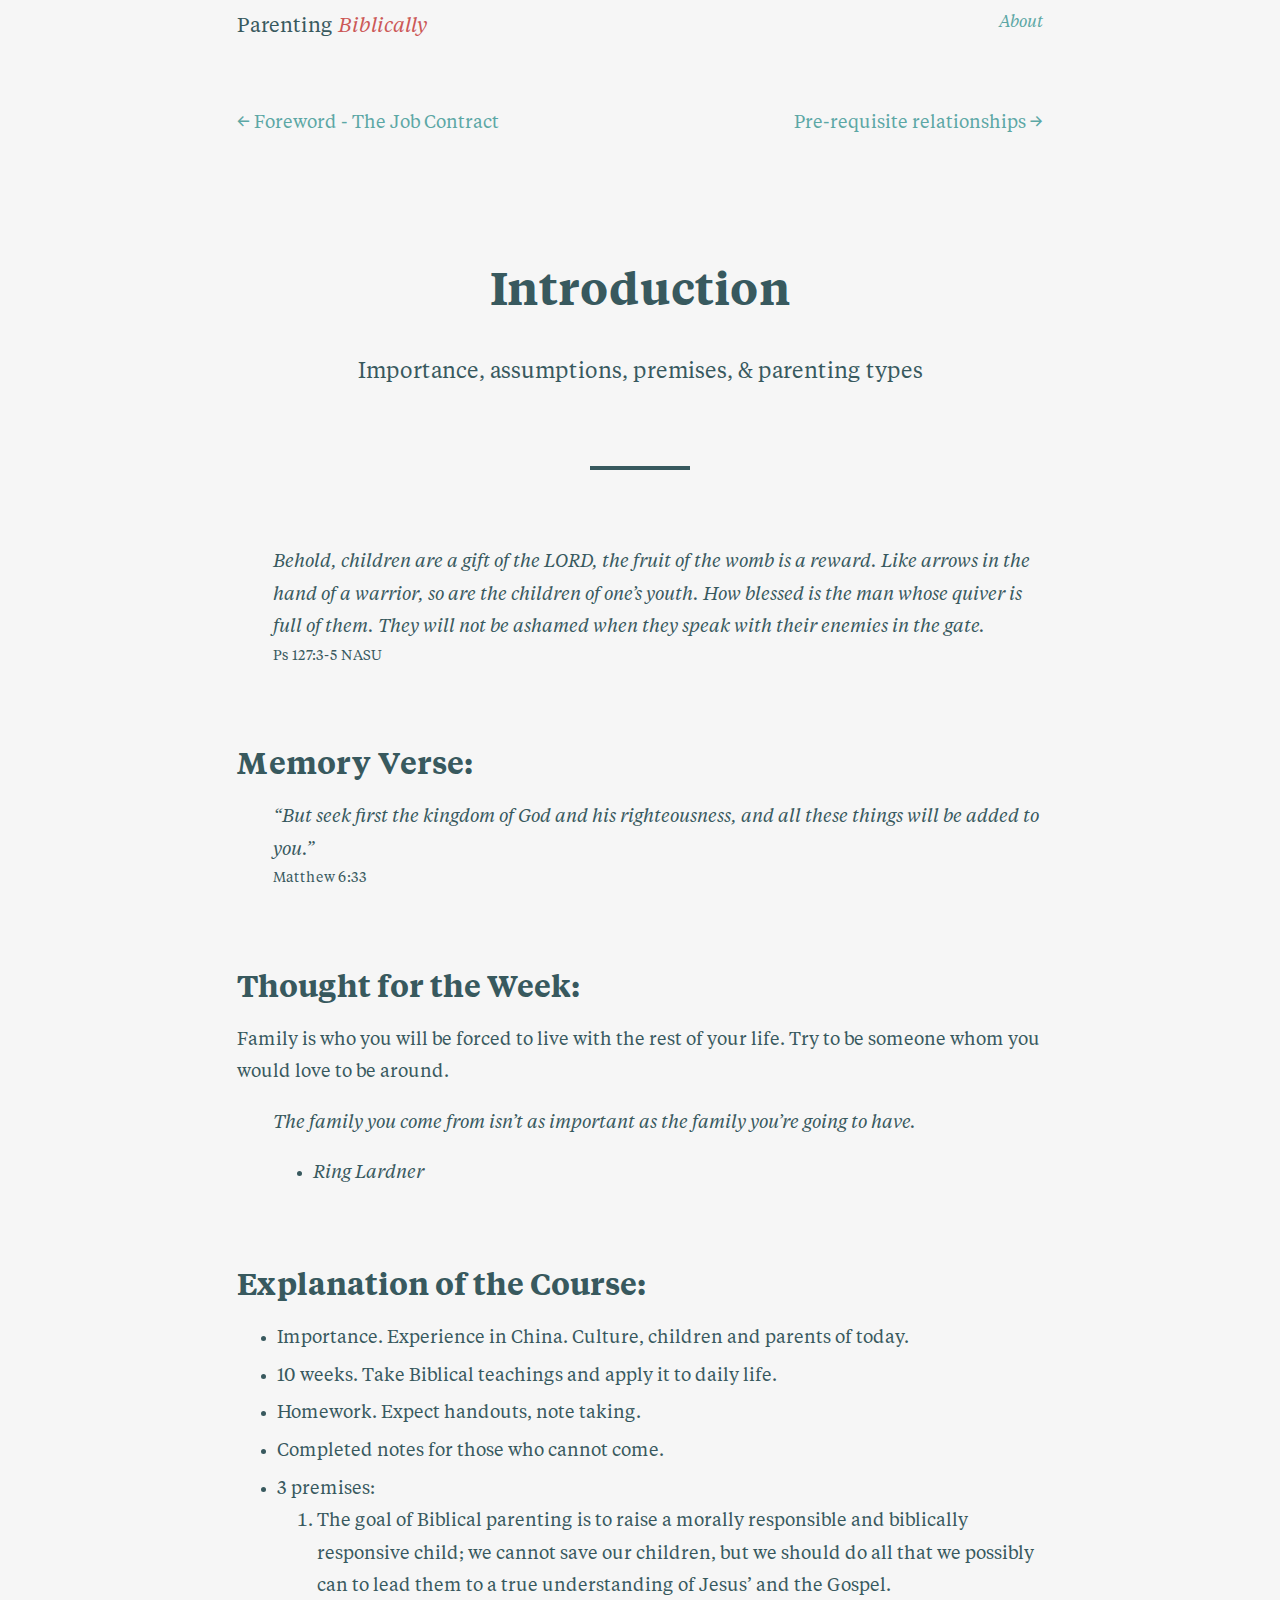
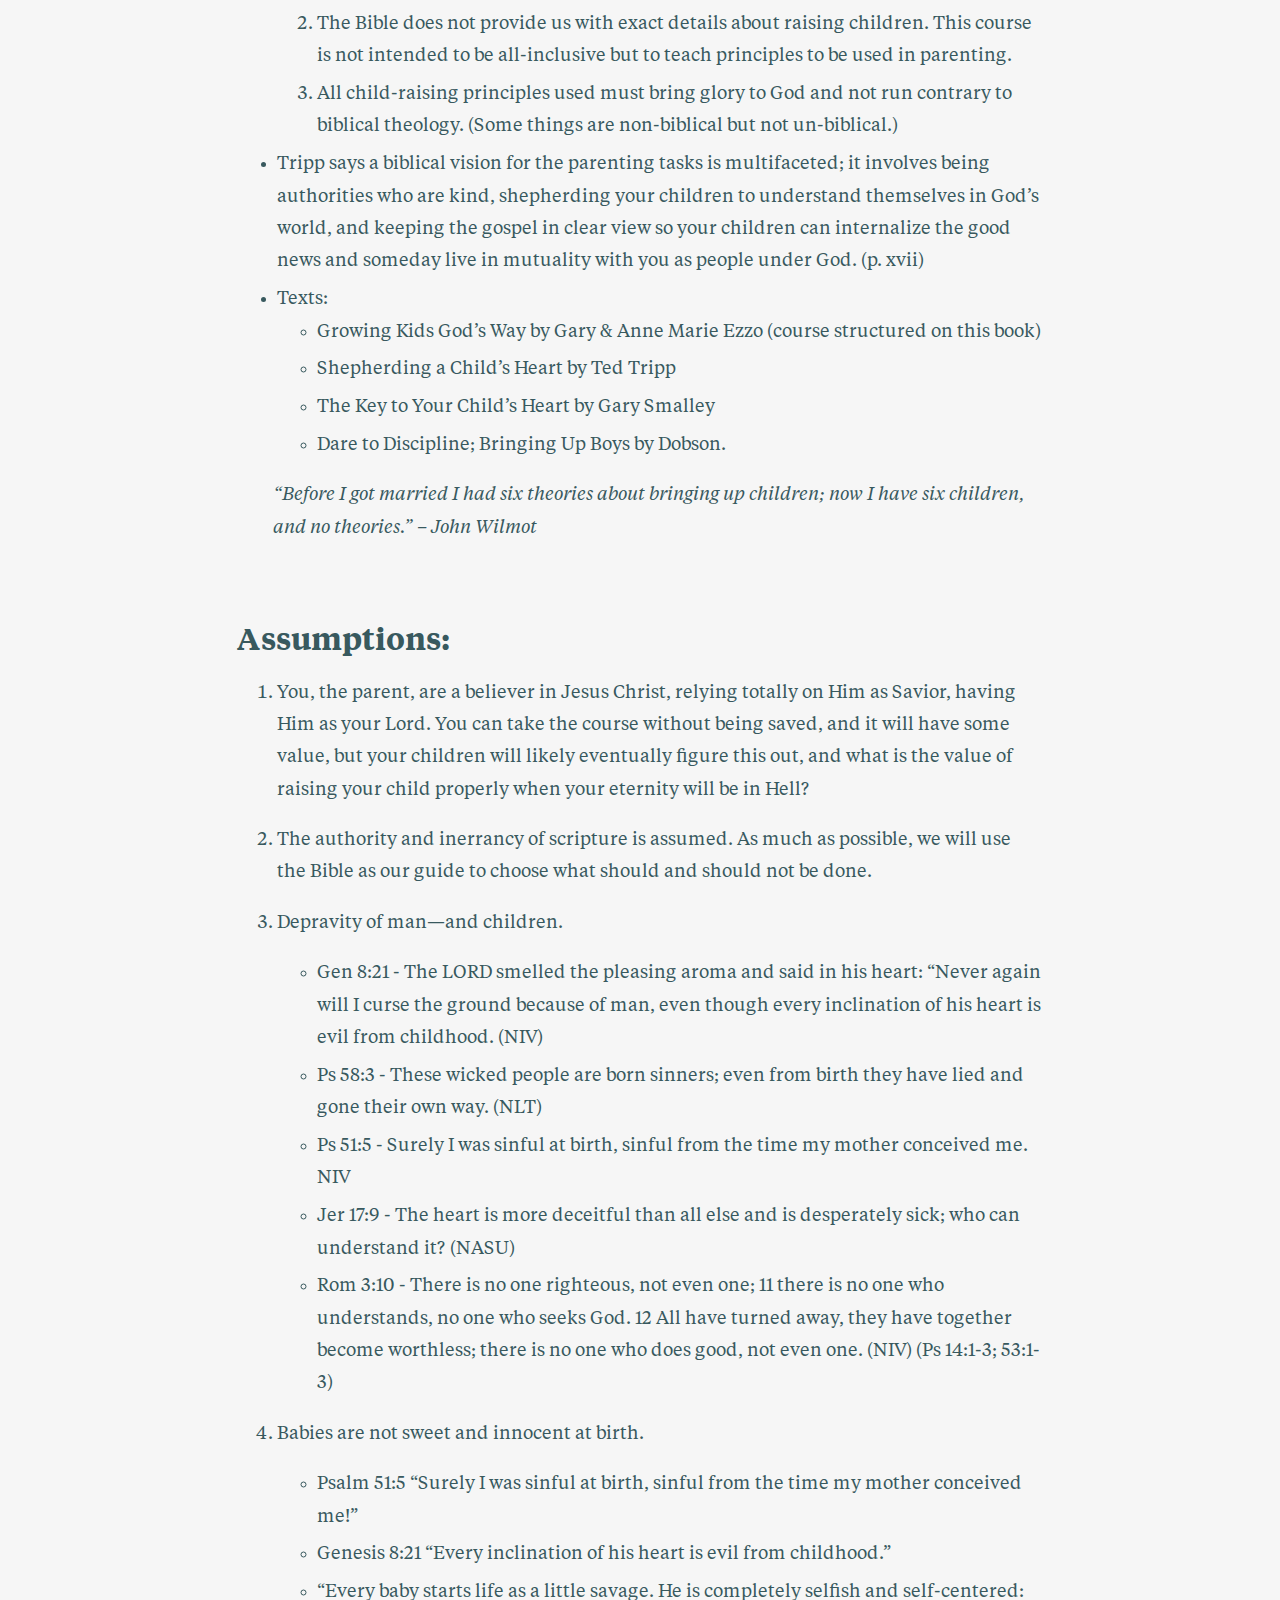
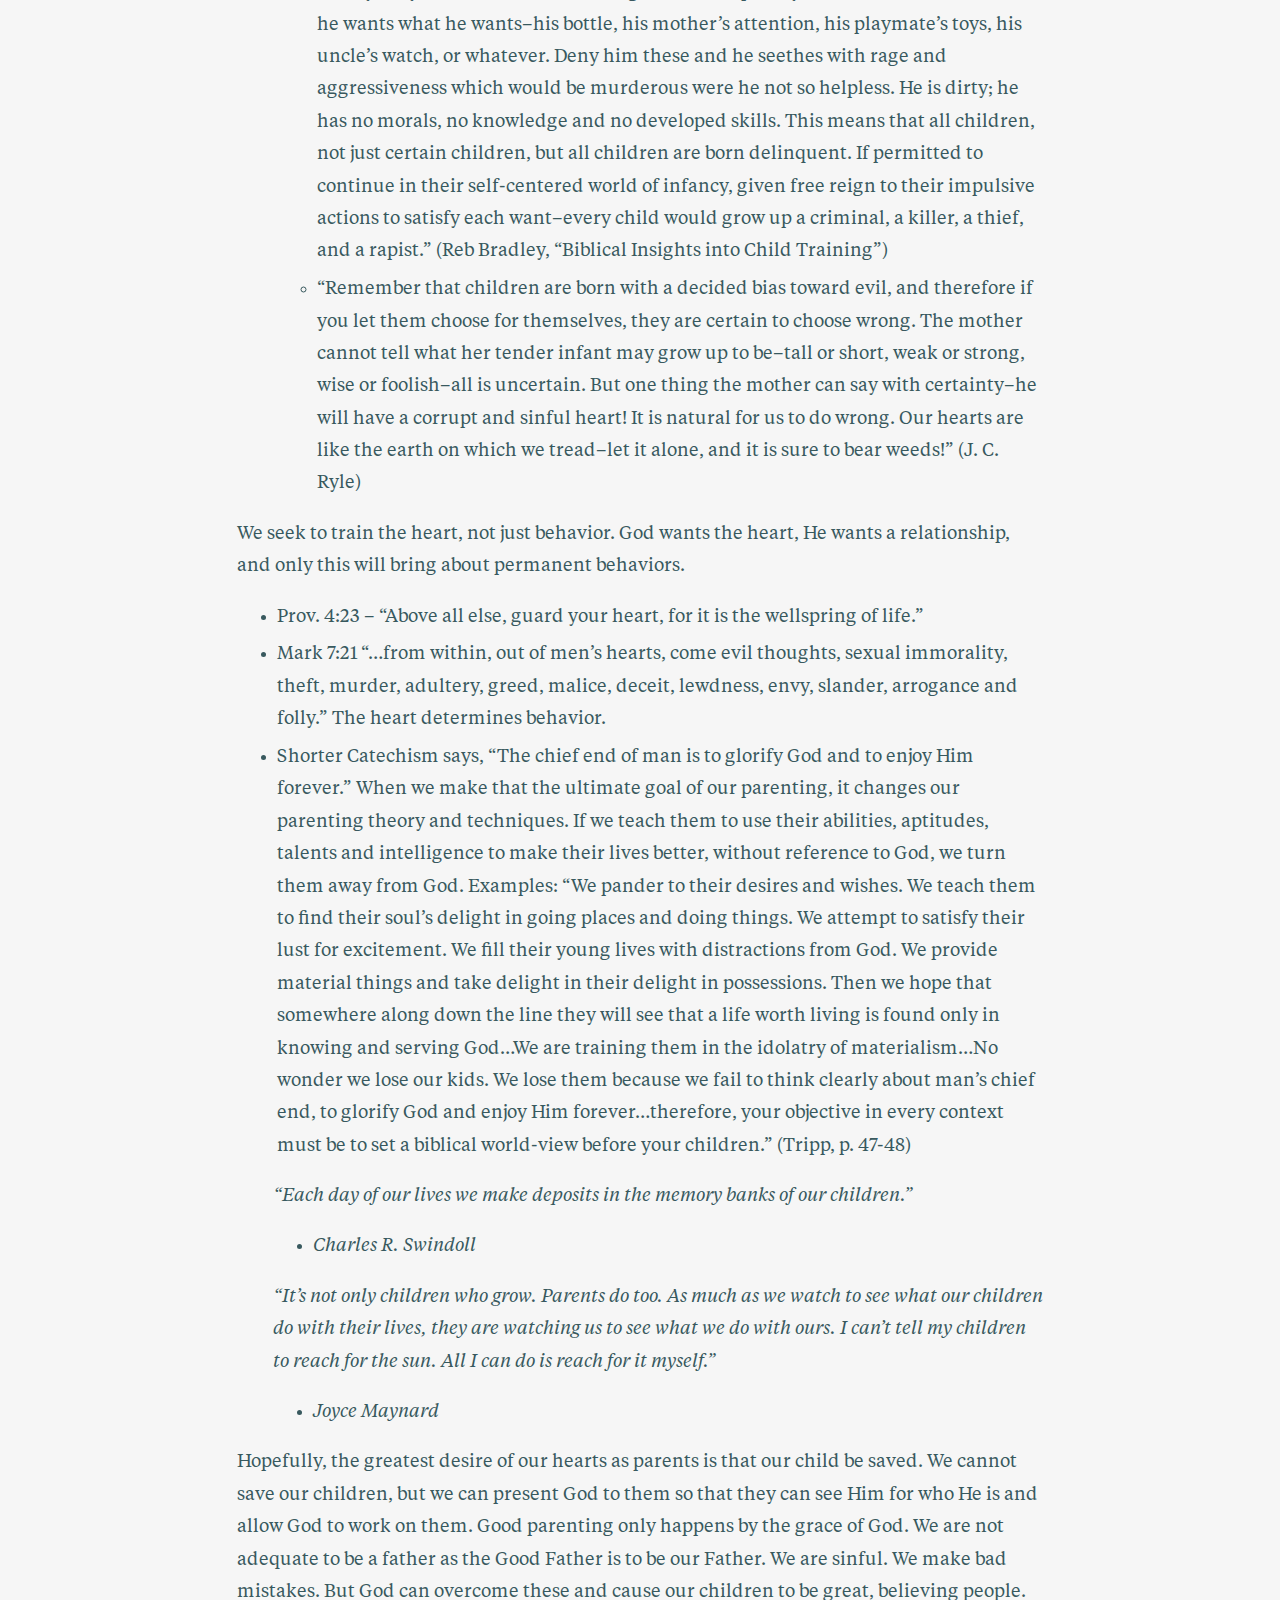
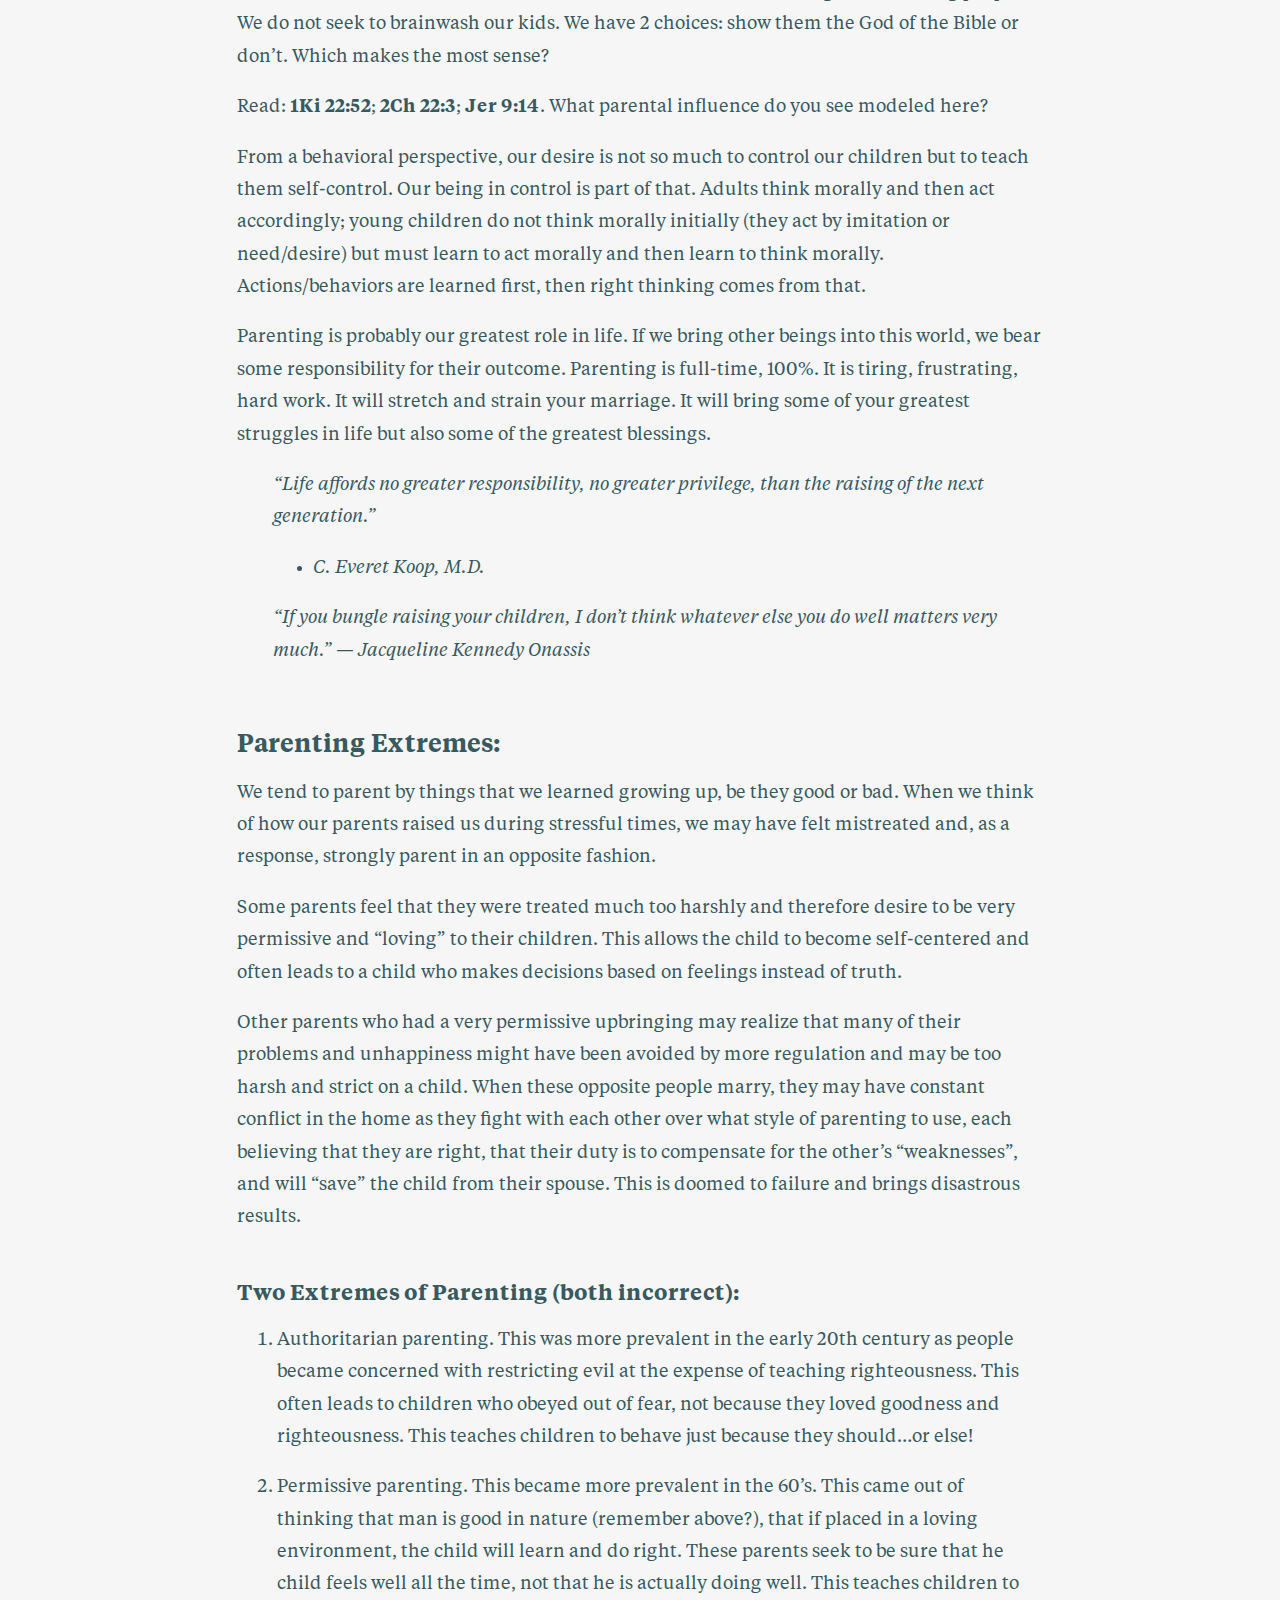
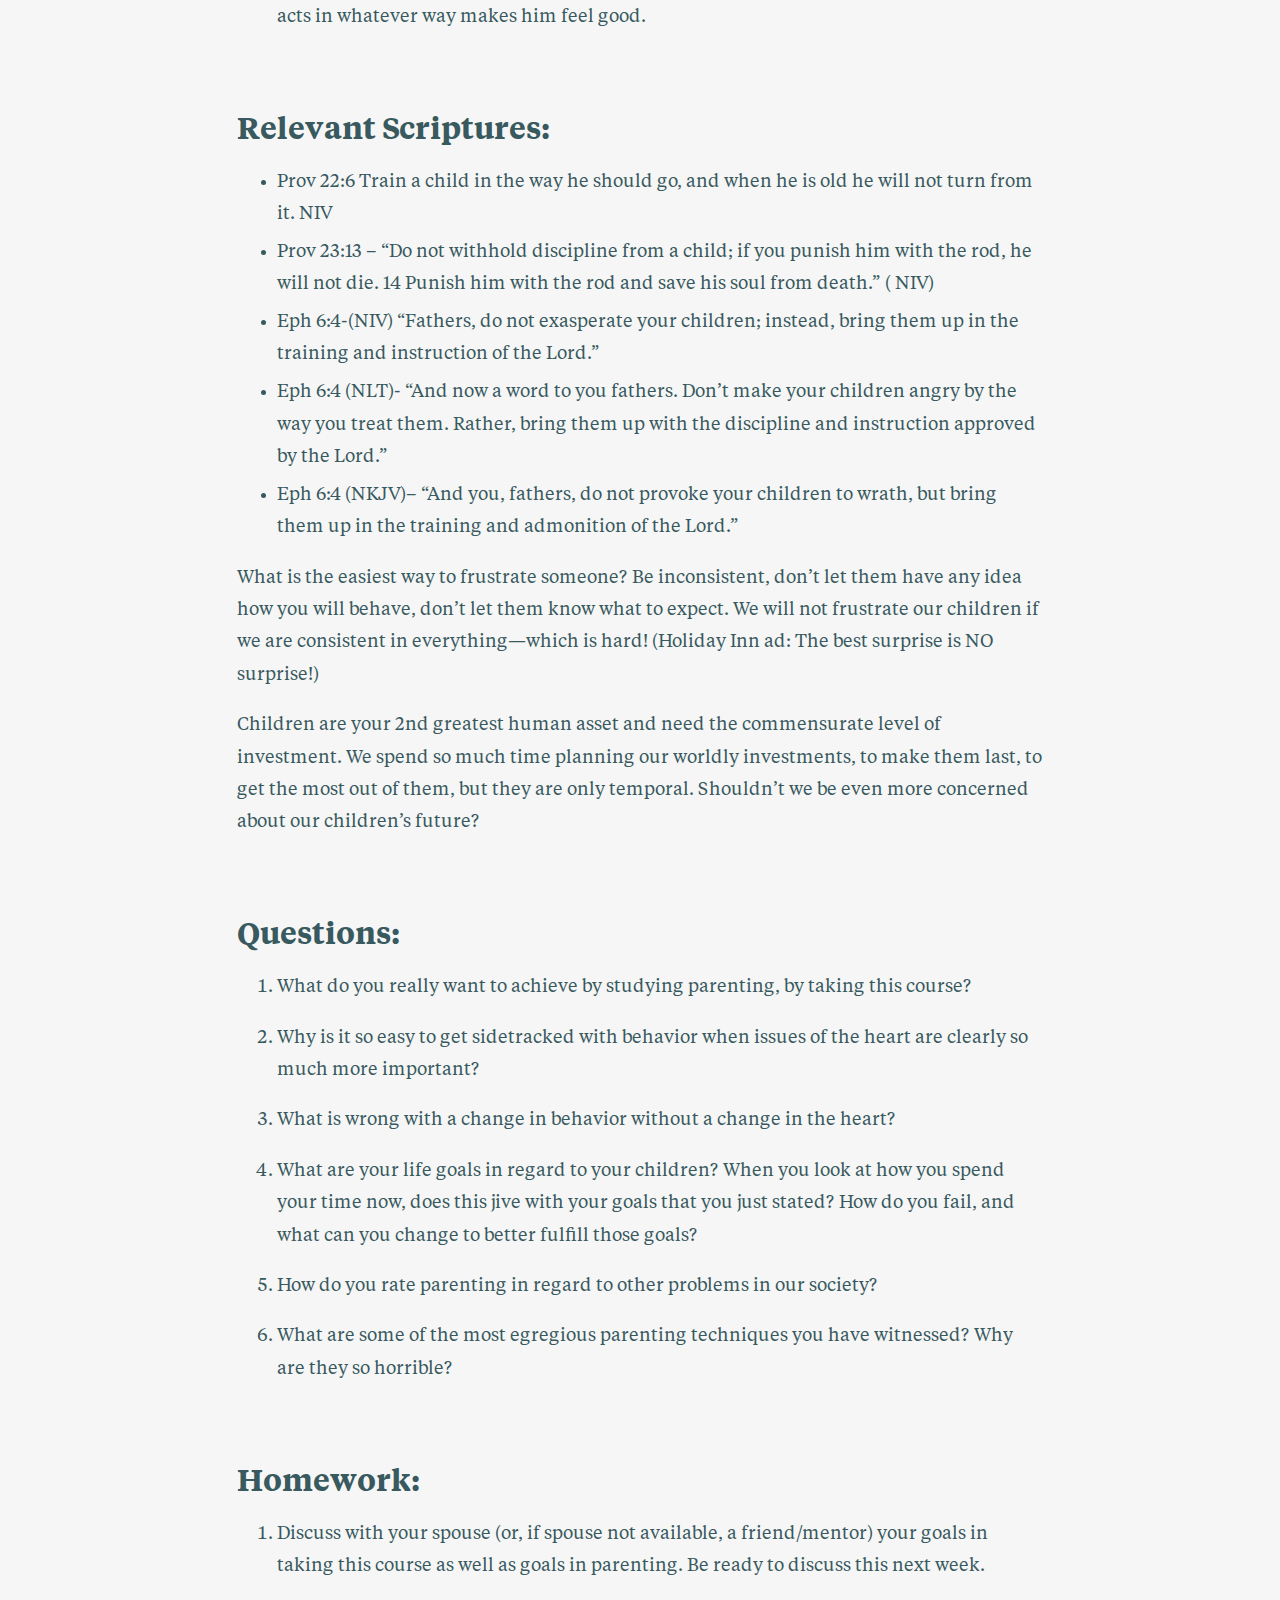
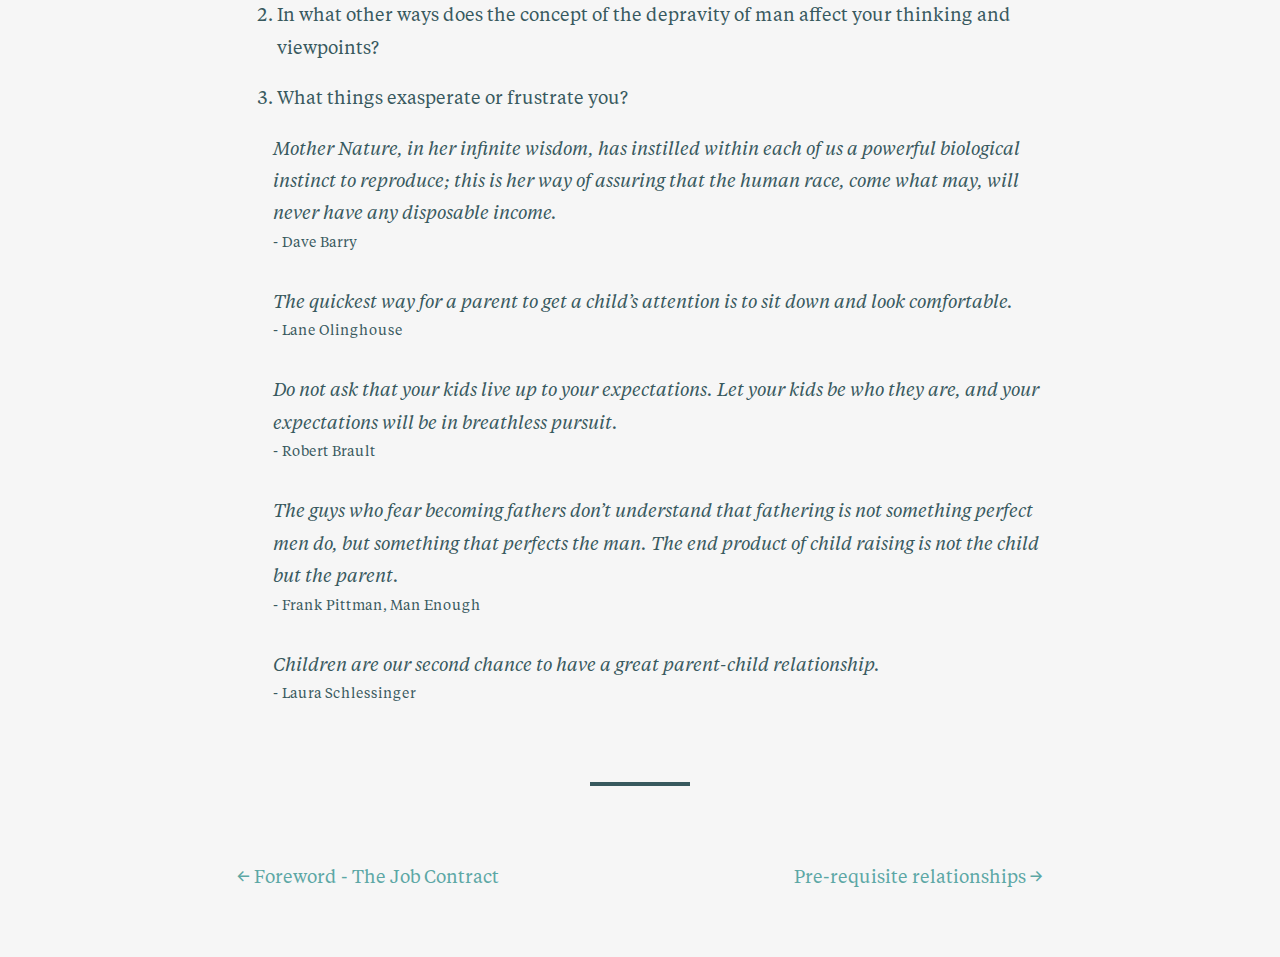
==== lessons/introduction/index.html @ 8369c809 "Initial build" ====
<!doctype html><html lang="en"><head><meta charset="utf-8"><meta http-equiv="x-ua-compatible" content="ie=edge"><title>Introduction</title><meta name="description" content="Importance, assumptions, premises, &amp; parenting types"><meta name="viewport" content="width=device-width,initial-scale=1"><link href="https://fonts.googleapis.com/css?family=Domine" rel="stylesheet"><link rel="stylesheet" type="text/css" href="/assets/app.css"></head><body data-function=""><!--[if lt IE 8]><p class="browserupgrade">You are using an <strong>outdated</strong> browser. Please <a href="http://browsehappy.com/">upgrade your browser</a> to improve your experience.</p><![endif]--><div class="container-fluid"><header class="header"><nav class="tar main-menu"><a href="/" class="logo">Parenting <em>Biblically</em></a> <a href="/about">About</a></nav></header><div class="lesson-nav"><a class="prev" href="/lessons/foreword-the-job-contract/">&larr; Foreword - The Job Contract</a> <a class="next right" href="/lessons/pre-requisite-relationships/">Pre-requisite relationships &rarr;</a></div><header class="tac"><h1>Introduction</h1><p class="attention-grabber">Importance, assumptions, premises, & parenting types</p></header><hr><blockquote><p>Behold, children are a gift of the LORD, the fruit of the womb is a reward. Like arrows in the hand of a warrior, so are the children of one’s youth. How blessed is the man whose quiver is full of them. They will not be ashamed when they speak with their enemies in the gate. <cite>Ps 127:3-5 NASU</cite></p></blockquote><h2 id="memory-verse-">Memory Verse:</h2><blockquote><p>“But seek first the kingdom of God and his righteousness, and all these things will be added to you.” <cite>Matthew 6:33</cite></p></blockquote><h2 id="thought-for-the-week-">Thought for the Week:</h2><p>Family is who you will be forced to live with the rest of your life. Try to be someone whom you would love to be around.</p><blockquote><p>The family you come from isn’t as important as the family you’re going to have.</p><ul><li>Ring Lardner</li></ul></blockquote><h2 id="explanation-of-the-course-">Explanation of the Course:</h2><ul><li>Importance. Experience in China. Culture, children and parents of today.</li><li>10 weeks. Take Biblical teachings and apply it to daily life.</li><li>Homework. Expect handouts, note taking.</li><li>Completed notes for those who cannot come.</li><li>3 premises:<ol><li>The goal of Biblical parenting is to raise a morally responsible and biblically responsive child; we cannot save our children, but we should do all that we possibly can to lead them to a true understanding of Jesus’ and the Gospel.</li><li>The Bible does not provide us with exact details about raising children. This course is not intended to be all-inclusive but to teach principles to be used in parenting.</li><li>All child-raising principles used must bring glory to God and not run contrary to biblical theology. (Some things are non-biblical but not un-biblical.)</li></ol></li><li>Tripp says a biblical vision for the parenting tasks is multifaceted; it involves being authorities who are kind, shepherding your children to understand themselves in God’s world, and keeping the gospel in clear view so your children can internalize the good news and someday live in mutuality with you as people under God. (p. xvii)</li><li>Texts:<ul><li>Growing Kids God’s Way by Gary &amp; Anne Marie Ezzo (course structured on this book)</li><li>Shepherding a Child’s Heart by Ted Tripp</li><li>The Key to Your Child’s Heart by Gary Smalley</li><li>Dare to Discipline; Bringing Up Boys by Dobson.</li></ul></li></ul><blockquote><p>“Before I got married I had six theories about bringing up children; now I have six children, and no theories.” – John Wilmot</p></blockquote><h2 id="assumptions-">Assumptions:</h2><ol><li>You, the parent, are a believer in Jesus Christ, relying totally on Him as Savior, having Him as your Lord. You can take the course without being saved, and it will have some value, but your children will likely eventually figure this out, and what is the value of raising your child properly when your eternity will be in Hell?</li><li>The authority and inerrancy of scripture is assumed. As much as possible, we will use the Bible as our guide to choose what should and should not be done.</li><li><p>Depravity of man—and children.</p><ul><li>Gen 8:21 - The LORD smelled the pleasing aroma and said in his heart: “Never again will I curse the ground because of man, even though every inclination of his heart is evil from childhood. (NIV)</li><li>Ps 58:3 - These wicked people are born sinners; even from birth they have lied and gone their own way. (NLT)</li><li>Ps 51:5 - Surely I was sinful at birth, sinful from the time my mother conceived me. NIV</li><li>Jer 17:9 - The heart is more deceitful than all else and is desperately sick; who can understand it? (NASU)</li><li>Rom 3:10 - There is no one righteous, not even one; 11 there is no one who understands, no one who seeks God. 12 All have turned away, they have together become worthless; there is no one who does good, not even one. (NIV) (Ps 14:1-3; 53:1-3)</li></ul></li><li><p>Babies are not sweet and innocent at birth.</p><ul><li>Psalm 51:5 “Surely I was sinful at birth, sinful from the time my mother conceived me!”</li><li>Genesis 8:21 “Every inclination of his heart is evil from childhood.”</li><li>“Every baby starts life as a little savage. He is completely selfish and self-centered: he wants what he wants–his bottle, his mother’s attention, his playmate’s toys, his uncle’s watch, or whatever. Deny him these and he seethes with rage and aggressiveness which would be murderous were he not so helpless. He is dirty; he has no morals, no knowledge and no developed skills. This means that all children, not just certain children, but all children are born delinquent. If permitted to continue in their self-centered world of infancy, given free reign to their impulsive actions to satisfy each want–every child would grow up a criminal, a killer, a thief, and a rapist.” (Reb Bradley, “Biblical Insights into Child Training”)</li><li>“Remember that children are born with a decided bias toward evil, and therefore if you let them choose for themselves, they are certain to choose wrong. The mother cannot tell what her tender infant may grow up to be–tall or short, weak or strong, wise or foolish–all is uncertain. But one thing the mother can say with certainty–he will have a corrupt and sinful heart! It is natural for us to do wrong. Our hearts are like the earth on which we tread–let it alone, and it is sure to bear weeds!” (J. C. Ryle)</li></ul></li></ol><p>We seek to train the heart, not just behavior. God wants the heart, He wants a relationship, and only this will bring about permanent behaviors.</p><ul><li>Prov. 4:23 – “Above all else, guard your heart, for it is the wellspring of life.”</li><li>Mark 7:21 “…from within, out of men’s hearts, come evil thoughts, sexual immorality, theft, murder, adultery, greed, malice, deceit, lewdness, envy, slander, arrogance and folly.” The heart determines behavior.</li><li>Shorter Catechism says, “The chief end of man is to glorify God and to enjoy Him forever.” When we make that the ultimate goal of our parenting, it changes our parenting theory and techniques. If we teach them to use their abilities, aptitudes, talents and intelligence to make their lives better, without reference to God, we turn them away from God. Examples: “We pander to their desires and wishes. We teach them to find their soul’s delight in going places and doing things. We attempt to satisfy their lust for excitement. We fill their young lives with distractions from God. We provide material things and take delight in their delight in possessions. Then we hope that somewhere along down the line they will see that a life worth living is found only in knowing and serving God…We are training them in the idolatry of materialism…No wonder we lose our kids. We lose them because we fail to think clearly about man’s chief end, to glorify God and enjoy Him forever…therefore, your objective in every context must be to set a biblical world-view before your children.” (Tripp, p. 47-48)</li></ul><blockquote><p>“Each day of our lives we make deposits in the memory banks of our children.”</p><ul><li>Charles R. Swindoll</li></ul><p>“It’s not only children who grow. Parents do too. As much as we watch to see what our children do with their lives, they are watching us to see what we do with ours. I can’t tell my children to reach for the sun. All I can do is reach for it myself.”</p><ul><li>Joyce Maynard</li></ul></blockquote><p>Hopefully, the greatest desire of our hearts as parents is that our child be saved. We cannot save our children, but we can present God to them so that they can see Him for who He is and allow God to work on them. Good parenting only happens by the grace of God. We are not adequate to be a father as the Good Father is to be our Father. We are sinful. We make bad mistakes. But God can overcome these and cause our children to be great, believing people. We do not seek to brainwash our kids. We have 2 choices: show them the God of the Bible or don’t. Which makes the most sense?</p><p>Read: <strong>1Ki 22:52</strong>; <strong>2Ch 22:3</strong>; <strong>Jer 9:14</strong>. What parental influence do you see modeled here?</p><p>From a behavioral perspective, our desire is not so much to control our children but to teach them self-control. Our being in control is part of that. Adults think morally and then act accordingly; young children do not think morally initially (they act by imitation or need/desire) but must learn to act morally and then learn to think morally. Actions/behaviors are learned first, then right thinking comes from that.</p><p>Parenting is probably our greatest role in life. If we bring other beings into this world, we bear some responsibility for their outcome. Parenting is full-time, 100%. It is tiring, frustrating, hard work. It will stretch and strain your marriage. It will bring some of your greatest struggles in life but also some of the greatest blessings.</p><blockquote><p>“Life affords no greater responsibility, no greater privilege, than the raising of the next generation.”</p><ul><li>C. Everet Koop, M.D.</li></ul><p>“If you bungle raising your children, I don’t think whatever else you do well matters very much.” — Jacqueline Kennedy Onassis</p></blockquote><h3 id="parenting-extremes-">Parenting Extremes:</h3><p>We tend to parent by things that we learned growing up, be they good or bad. When we think of how our parents raised us during stressful times, we may have felt mistreated and, as a response, strongly parent in an opposite fashion.</p><p>Some parents feel that they were treated much too harshly and therefore desire to be very permissive and “loving” to their children. This allows the child to become self-centered and often leads to a child who makes decisions based on feelings instead of truth.</p><p>Other parents who had a very permissive upbringing may realize that many of their problems and unhappiness might have been avoided by more regulation and may be too harsh and strict on a child. When these opposite people marry, they may have constant conflict in the home as they fight with each other over what style of parenting to use, each believing that they are right, that their duty is to compensate for the other’s “weaknesses”, and will “save” the child from their spouse. This is doomed to failure and brings disastrous results.</p><h4 id="two-extremes-of-parenting-both-incorrect-">Two Extremes of Parenting (both incorrect):</h4><ol><li>Authoritarian parenting. This was more prevalent in the early 20th century as people became concerned with restricting evil at the expense of teaching righteousness. This often leads to children who obeyed out of fear, not because they loved goodness and righteousness. This teaches children to behave just because they should…or else!</li><li>Permissive parenting. This became more prevalent in the 60’s. This came out of thinking that man is good in nature (remember above?), that if placed in a loving environment, the child will learn and do right. These parents seek to be sure that he child feels well all the time, not that he is actually doing well. This teaches children to acts in whatever way makes him feel good.</li></ol><h2 id="relevant-scriptures-">Relevant Scriptures:</h2><ul><li>Prov 22:6 Train a child in the way he should go, and when he is old he will not turn from it. NIV</li><li>Prov 23:13 – “Do not withhold discipline from a child; if you punish him with the rod, he will not die. 14 Punish him with the rod and save his soul from death.” ( NIV)</li><li>Eph 6:4-(NIV) “Fathers, do not exasperate your children; instead, bring them up in the training and instruction of the Lord.”</li><li>Eph 6:4 (NLT)- “And now a word to you fathers. Don’t make your children angry by the way you treat them. Rather, bring them up with the discipline and instruction approved by the Lord.”</li><li>Eph 6:4 (NKJV)– “And you, fathers, do not provoke your children to wrath, but bring them up in the training and admonition of the Lord.”</li></ul><p>What is the easiest way to frustrate someone? Be inconsistent, don’t let them have any idea how you will behave, don’t let them know what to expect. We will not frustrate our children if we are consistent in everything—which is hard! (Holiday Inn ad: The best surprise is NO surprise!)</p><p>Children are your 2nd greatest human asset and need the commensurate level of investment. We spend so much time planning our worldly investments, to make them last, to get the most out of them, but they are only temporal. Shouldn’t we be even more concerned about our children’s future?</p><h2 id="questions-">Questions:</h2><ol><li>What do you really want to achieve by studying parenting, by taking this course?</li><li><p>Why is it so easy to get sidetracked with behavior when issues of the heart are clearly so much more important?</p></li><li><p>What is wrong with a change in behavior without a change in the heart?</p></li><li><p>What are your life goals in regard to your children? When you look at how you spend your time now, does this jive with your goals that you just stated? How do you fail, and what can you change to better fulfill those goals?</p></li><li><p>How do you rate parenting in regard to other problems in our society?</p></li><li>What are some of the most egregious parenting techniques you have witnessed? Why are they so horrible?</li></ol><h2 id="homework-">Homework:</h2><ol><li>Discuss with your spouse (or, if spouse not available, a friend/mentor) your goals in taking this course as well as goals in parenting. Be ready to discuss this next week.</li><li>In what other ways does the concept of the depravity of man affect your thinking and viewpoints?</li><li>What things exasperate or frustrate you?</li></ol><blockquote><p>Mother Nature, in her infinite wisdom, has instilled within each of us a powerful biological instinct to reproduce; this is her way of assuring that the human race, come what may, will never have any disposable income. <cite>- Dave Barry</cite></p><p>The quickest way for a parent to get a child’s attention is to sit down and look comfortable. <cite>- Lane Olinghouse</cite></p><p>Do not ask that your kids live up to your expectations. Let your kids be who they are, and your expectations will be in breathless pursuit. <cite>- Robert Brault</cite></p><p>The guys who fear becoming fathers don’t understand that fathering is not something perfect men do, but something that perfects the man. The end product of child raising is not the child but the parent. <cite>- Frank Pittman, Man Enough</cite></p><p>Children are our second chance to have a great parent-child relationship. <cite>- Laura Schlessinger</cite></p></blockquote><hr><div class="lesson-nav"><a class="prev" href="/lessons/foreword-the-job-contract/">&larr; Foreword - The Job Contract</a> <a class="next right" href="/lessons/pre-requisite-relationships/">Pre-requisite relationships &rarr;</a></div></div><script src="/assets/vendor.js" async></script><script src="/assets/app.js" async></script><script>var refTagger = {
    		settings: {
    			bibleVersion: "ESV"
    		}
    	};
    	(function(d, t) {
    		var g = d.createElement(t), s = d.getElementsByTagName(t)[0];
    		g.src = "//api.reftagger.com/v2/RefTagger.js";
    		s.parentNode.insertBefore(g, s);
    	}(document, "script"));</script></body></html>
---- assets/app.css ----
@import url(https://fonts.googleapis.com/css?family=Merriweather:400,700,400italic);@font-face{font-family:"Tiempos Text";font-style:normal;font-weight:normal;src:url("fonts/tiempos/TiemposText-Regular.eot?") format("eot"),url("fonts/tiempos/TiemposText-Regular.ttf") format("truetype"),url("fonts/tiempos/TiemposText-Regular.woff") format("woff")}@font-face{font-family:"Tiempos Text";font-style:italic;font-weight:normal;src:url("fonts/tiempos/TiemposText-RegularItalic.eot?") format("eot"),url("fonts/tiempos/TiemposText-RegularItalic.ttf") format("truetype"),url("fonts/tiempos/TiemposText-RegularItalic.woff") format("woff")}@font-face{font-family:"Tiempos Text";font-style:normal;font-weight:bold;src:url("fonts/tiempos/TiemposText-Semibold.eot?") format("eot"),url("fonts/tiempos/TiemposText-Semibold.ttf") format("truetype"),url("fonts/tiempos/TiemposText-Semibold.woff") format("woff")}@font-face{font-family:"Tiempos Headline";font-style:normal;font-weight:bold;src:url("fonts/tiempos/TiemposHeadlineWeb-Medium.woff") format("woff")}@font-face{font-family:"Lyon Text";font-style:normal;font-weight:normal;src:url("fonts/lyon-text/LyonText-Regular-Web.woff") format("woff")}@font-face{font-family:"Lyon Text";font-style:italic;font-weight:normal;src:url("fonts/lyon-text/LyonText-RegularItalic-Web.woff") format("woff")}@font-face{font-family:"Miller Display";font-style:normal;font-weight:normal;src:url("fonts/miller-display/MillerDisplayRoman.eot?") format("eot"),url("fonts/miller-display/MillerDisplayRoman.svg#Miller_Display") format("svg"),url("fonts/miller-display/MillerDisplayRoman.ttf") format("truetype"),url("fonts/miller-display/MillerDisplayRoman.woff") format("woff"),url("fonts/miller-display/MillerDisplayRoman.woff2") format("woff2")}@font-face{font-family:"Miller Display";font-style:italic;font-weight:normal;src:url("fonts/miller-display/MillerDisplayItalic.eot?") format("eot"),url("fonts/miller-display/MillerDisplayItalic.svg#Miller_Display") format("svg"),url("fonts/miller-display/MillerDisplayItalic.ttf") format("truetype"),url("fonts/miller-display/MillerDisplayItalic.woff") format("woff"),url("fonts/miller-display/MillerDisplayItalic.woff2") format("woff2")}@font-face{font-family:"Miller Display";font-style:normal;font-weight:bold;src:url("fonts/miller-display/MillerDisplayBold.eot?") format("eot"),url("fonts/miller-display/MillerDisplayBold.svg#Miller_Display") format("svg"),url("fonts/miller-display/MillerDisplayBold.ttf") format("truetype"),url("fonts/miller-display/MillerDisplayBold.woff") format("woff"),url("fonts/miller-display/MillerDisplayBold.woff2") format("woff2")}@font-face{font-family:"Miller Display";font-style:normal;font-weight:300;src:url("fonts/miller-display/MillerDisplayLight.eot?") format("eot"),url("fonts/miller-display/MillerDisplayLight.svg#Miller_Display") format("svg"),url("fonts/miller-display/MillerDisplayLight.ttf") format("truetype"),url("fonts/miller-display/MillerDisplayLight.woff") format("woff"),url("fonts/miller-display/MillerDisplayLight.woff2") format("woff2")}@font-face{font-family:"Miller Banner";font-style:normal;font-weight:normal;src:url("fonts/miller-banner/millerbannerregularroman.eot?") format("eot"),url("fonts/miller-banner/millerbannerregularroman.svg#Miller_Banner") format("svg"),url("fonts/miller-banner/millerbannerregularroman.ttf") format("truetype"),url("fonts/miller-banner/millerbannerregularroman.woff") format("woff"),url("fonts/miller-banner/millerbannerregularroman.woff2") format("woff2")}@font-face{font-family:"Miller Banner";font-style:italic;font-weight:normal;src:url("fonts/miller-banner/millerbanneritalic.eot?") format("eot"),url("fonts/miller-banner/millerbanneritalic.svg#Miller_Banner") format("svg"),url("fonts/miller-banner/millerbanneritalic.ttf") format("truetype"),url("fonts/miller-banner/millerbanneritalic.woff") format("woff"),url("fonts/miller-banner/millerbanneritalic.woff2") format("woff2")}@font-face{font-family:"Miller Banner";font-style:normal;font-weight:bold;src:url("fonts/miller-banner/millerbannerregularbold.eot?") format("eot"),url("fonts/miller-banner/millerbannerregularbold.svg#Miller_Banner") format("svg"),url("fonts/miller-banner/millerbannerregularbold.ttf") format("truetype"),url("fonts/miller-banner/millerbannerregularbold.woff") format("woff"),url("fonts/miller-banner/millerbannerregularbold.woff2") format("woff2")}@font-face{font-family:"Miller Banner";font-style:normal;font-weight:300;src:url("fonts/miller-banner/millerbannerregularlight.eot?") format("eot"),url("fonts/miller-banner/millerbannerregularlight.svg#Miller_Banner") format("svg"),url("fonts/miller-banner/millerbannerregularlight.ttf") format("truetype"),url("fonts/miller-banner/millerbannerregularlight.woff") format("woff"),url("fonts/miller-banner/millerbannerregularlight.woff2") format("woff2")}@font-face{font-family:"Miller Banner";font-style:italic;font-weight:300;src:url("fonts/miller-banner/millerbannerregularlightitalic.eot?") format("eot"),url("fonts/miller-banner/millerbannerregularlightitalic.svg#Miller_Banner") format("svg"),url("fonts/miller-banner/millerbannerregularlightitalic.ttf") format("truetype"),url("fonts/miller-banner/millerbannerregularlightitalic.woff") format("woff"),url("fonts/miller-banner/millerbannerregularlightitalic.woff2") format("woff2")}@font-face{font-family:"Miller Banner";font-style:normal;font-weight:bold;src:url("fonts/miller-banner/millerbannerregularbold.eot?") format("eot"),url("fonts/miller-banner/millerbannerregularbold.svg#Miller_Banner") format("svg"),url("fonts/miller-banner/millerbannerregularbold.ttf") format("truetype"),url("fonts/miller-banner/millerbannerregularbold.woff") format("woff"),url("fonts/miller-banner/millerbannerregularbold.woff2") format("woff2")}@font-face{font-family:"Miller Banner";font-style:normal;font-weight:600;src:url("fonts/miller-banner/millerbannerregularsemibold.eot?") format("eot"),url("fonts/miller-banner/millerbannerregularsemibold.svg#Miller_Banner") format("svg"),url("fonts/miller-banner/millerbannerregularsemibold.ttf") format("truetype"),url("fonts/miller-banner/millerbannerregularsemibold.woff") format("woff"),url("fonts/miller-banner/millerbannerregularsemibold.woff2") format("woff2")}@font-face{font-family:"Miller Banner";font-style:italic;font-weight:600;src:url("fonts/miller-banner/millerbannerregularsemibolditalic.eot?") format("eot"),url("fonts/miller-banner/millerbannerregularsemibolditalic.svg#Miller_Banner") format("svg"),url("fonts/miller-banner/millerbannerregularsemibolditalic.ttf") format("truetype"),url("fonts/miller-banner/millerbannerregularsemibolditalic.woff") format("woff"),url("fonts/miller-banner/millerbannerregularsemibolditalic.woff2") format("woff2")}/*! normalize.css v3.0.3 | MIT License | github.com/necolas/normalize.css */html{font-family:sans-serif;-ms-text-size-adjust:100%;-webkit-text-size-adjust:100%}body{margin:0}article,aside,details,figcaption,figure,footer,header,hgroup,main,menu,nav,section,summary{display:block}audio,canvas,progress,video{display:inline-block;vertical-align:baseline}audio:not([controls]){display:none;height:0}[hidden],template{display:none}a{background-color:transparent}a:active{outline:0}a:hover{outline:0}abbr[title]{border-bottom:1px dotted}b,strong{font-weight:bold}dfn{font-style:italic}h1{font-size:2em;margin:0.67em 0}mark{background:#ff0;color:#000}small{font-size:80%}sub,sup{font-size:75%;line-height:0;position:relative;vertical-align:baseline}sup{top:-0.5em}sub{bottom:-0.25em}img{border:0}svg:not(:root){overflow:hidden}figure{margin:1em 40px}hr{box-sizing:content-box;height:0}pre{overflow:auto}code,kbd,pre,samp{font-family:monospace, monospace;font-size:1em}button,input,optgroup,select,textarea{color:inherit;font:inherit;margin:0}button{overflow:visible}button,select{text-transform:none}button,html input[type="button"],input[type="reset"],input[type="submit"]{-webkit-appearance:button;cursor:pointer}button[disabled],html input[disabled]{cursor:default}button::-moz-focus-inner,input::-moz-focus-inner{border:0;padding:0}input{line-height:normal}input[type="checkbox"],input[type="radio"]{box-sizing:border-box;padding:0}input[type="number"]::-webkit-inner-spin-button,input[type="number"]::-webkit-outer-spin-button{height:auto}input[type="search"]{-webkit-appearance:textfield;box-sizing:content-box}input[type="search"]::-webkit-search-cancel-button,input[type="search"]::-webkit-search-decoration{-webkit-appearance:none}fieldset{border:1px solid #c0c0c0;margin:0 2px;padding:0.35em 0.625em 0.75em}legend{border:0;padding:0}textarea{overflow:auto}optgroup{font-weight:bold}table{border-collapse:collapse;border-spacing:0}td,th{padding:0}@media print{*,*::before,*::after{text-shadow:none !important;box-shadow:none !important}a,a:visited{text-decoration:underline}abbr[title]::after{content:" (" attr(title) ")"}pre,blockquote{border:1px solid #999;page-break-inside:avoid}thead{display:table-header-group}tr,img{page-break-inside:avoid}img{max-width:100% !important}p,h2,h3{orphans:3;widows:3}h2,h3{page-break-after:avoid}.navbar{display:none}.btn>.caret,.dropup>.btn>.caret{border-top-color:#000 !important}.label{border:1px solid #000}.table{border-collapse:collapse !important}.table td,.table th{background-color:#fff !important}.table-bordered th,.table-bordered td{border:1px solid #ddd !important}}html{box-sizing:border-box}*,*::before,*::after{box-sizing:inherit}@-moz-viewport{width:device-width}@-ms-viewport{width:device-width}@-o-viewport{width:device-width}@-webkit-viewport{width:device-width}@viewport{width:device-width}html{font-size:16px;-webkit-tap-highlight-color:transparent}body{font-family:"Tiempos Text",Merriweather,Georgia,serif;font-size:1rem;line-height:1.5;color:#38595E;background-color:#f6f6f6}[tabindex="-1"]:focus{outline:none !important}h1,h2,h3,h4,h5,h6{margin-top:0;margin-bottom:.5rem}p{margin-top:0;margin-bottom:1rem}abbr[title],abbr[data-original-title]{cursor:help;border-bottom:1px dotted #818a91}address{margin-bottom:1rem;font-style:normal;line-height:inherit}ol,ul,dl{margin-top:0;margin-bottom:1rem}ol ol,ul ul,ol ul,ul ol{margin-bottom:0}dt{font-weight:bold}dd{margin-bottom:.5rem;margin-left:0}blockquote{margin:0 0 1rem}a{color:#5ca7a5;text-decoration:none}a:focus,a:hover{color:#407775;text-decoration:underline}a:focus{outline:thin dotted;outline:5px auto -webkit-focus-ring-color;outline-offset:-2px}pre{margin-top:0;margin-bottom:1rem}figure{margin:0 0 1rem}img{vertical-align:middle}[role="button"]{cursor:pointer}a,area,button,[role="button"],input,label,select,summary,textarea{-ms-touch-action:manipulation;touch-action:manipulation}table{background-color:transparent}caption{padding-top:.75rem;padding-bottom:.75rem;color:#818a91;text-align:left;caption-side:bottom}th{text-align:left}label{display:inline-block;margin-bottom:.5rem}button:focus{outline:1px dotted;outline:5px auto -webkit-focus-ring-color}input,button,select,textarea{margin:0;line-height:inherit;border-radius:0}textarea{resize:vertical}fieldset{min-width:0;padding:0;margin:0;border:0}legend{display:block;width:100%;padding:0;margin-bottom:.5rem;font-size:1.5rem;line-height:inherit}input[type="search"]{box-sizing:inherit;-webkit-appearance:none}output{display:inline-block}[hidden]{display:none !important}.container{margin-left:auto;margin-right:auto;padding-left:.9375rem;padding-right:.9375rem}.container::after{content:"";display:table;clear:both}@media (min-width: 544px){.container{max-width:576px}}@media (min-width: 768px){.container{max-width:720px}}@media (min-width: 992px){.container{max-width:940px}}@media (min-width: 1200px){.container{max-width:1140px}}.container-fluid{margin-left:auto;margin-right:auto;padding-left:.9375rem;padding-right:.9375rem}.container-fluid::after{content:"";display:table;clear:both}.row{margin-left:-.9375rem;margin-right:-.9375rem}.row::after{content:"";display:table;clear:both}.col-xs-1,.col-xs-2,.col-xs-3,.col-xs-4,.col-xs-5,.col-xs-6,.col-xs-7,.col-xs-8,.col-xs-9,.col-xs-10,.col-xs-11,.col-xs-12,.col-sm-1,.col-sm-2,.col-sm-3,.col-sm-4,.col-sm-5,.col-sm-6,.col-sm-7,.col-sm-8,.col-sm-9,.col-sm-10,.col-sm-11,.col-sm-12,.col-md-1,.col-md-2,.col-md-3,.col-md-4,.col-md-5,.col-md-6,.col-md-7,.col-md-8,.col-md-9,.col-md-10,.col-md-11,.col-md-12,.col-lg-1,.col-lg-2,.col-lg-3,.col-lg-4,.col-lg-5,.col-lg-6,.col-lg-7,.col-lg-8,.col-lg-9,.col-lg-10,.col-lg-11,.col-lg-12,.col-xl-1,.col-xl-2,.col-xl-3,.col-xl-4,.col-xl-5,.col-xl-6,.col-xl-7,.col-xl-8,.col-xl-9,.col-xl-10,.col-xl-11,.col-xl-12{position:relative;min-height:1px;padding-left:.9375rem;padding-right:.9375rem}.col-xs-1,.col-xs-2,.col-xs-3,.col-xs-4,.col-xs-5,.col-xs-6,.col-xs-7,.col-xs-8,.col-xs-9,.col-xs-10,.col-xs-11,.col-xs-12{float:left}.col-xs-1{width:8.33333%}.col-xs-2{width:16.66667%}.col-xs-3{width:25%}.col-xs-4{width:33.33333%}.col-xs-5{width:41.66667%}.col-xs-6{width:50%}.col-xs-7{width:58.33333%}.col-xs-8{width:66.66667%}.col-xs-9{width:75%}.col-xs-10{width:83.33333%}.col-xs-11{width:91.66667%}.col-xs-12{width:100%}.col-xs-pull-0{right:auto}.col-xs-pull-1{right:8.33333%}.col-xs-pull-2{right:16.66667%}.col-xs-pull-3{right:25%}.col-xs-pull-4{right:33.33333%}.col-xs-pull-5{right:41.66667%}.col-xs-pull-6{right:50%}.col-xs-pull-7{right:58.33333%}.col-xs-pull-8{right:66.66667%}.col-xs-pull-9{right:75%}.col-xs-pull-10{right:83.33333%}.col-xs-pull-11{right:91.66667%}.col-xs-pull-12{right:100%}.col-xs-push-0{left:auto}.col-xs-push-1{left:8.33333%}.col-xs-push-2{left:16.66667%}.col-xs-push-3{left:25%}.col-xs-push-4{left:33.33333%}.col-xs-push-5{left:41.66667%}.col-xs-push-6{left:50%}.col-xs-push-7{left:58.33333%}.col-xs-push-8{left:66.66667%}.col-xs-push-9{left:75%}.col-xs-push-10{left:83.33333%}.col-xs-push-11{left:91.66667%}.col-xs-push-12{left:100%}.col-xs-offset-0{margin-left:0%}.col-xs-offset-1{margin-left:8.33333%}.col-xs-offset-2{margin-left:16.66667%}.col-xs-offset-3{margin-left:25%}.col-xs-offset-4{margin-left:33.33333%}.col-xs-offset-5{margin-left:41.66667%}.col-xs-offset-6{margin-left:50%}.col-xs-offset-7{margin-left:58.33333%}.col-xs-offset-8{margin-left:66.66667%}.col-xs-offset-9{margin-left:75%}.col-xs-offset-10{margin-left:83.33333%}.col-xs-offset-11{margin-left:91.66667%}.col-xs-offset-12{margin-left:100%}@media (min-width: 544px){.col-sm-1,.col-sm-2,.col-sm-3,.col-sm-4,.col-sm-5,.col-sm-6,.col-sm-7,.col-sm-8,.col-sm-9,.col-sm-10,.col-sm-11,.col-sm-12{float:left}.col-sm-1{width:8.33333%}.col-sm-2{width:16.66667%}.col-sm-3{width:25%}.col-sm-4{width:33.33333%}.col-sm-5{width:41.66667%}.col-sm-6{width:50%}.col-sm-7{width:58.33333%}.col-sm-8{width:66.66667%}.col-sm-9{width:75%}.col-sm-10{width:83.33333%}.col-sm-11{width:91.66667%}.col-sm-12{width:100%}.col-sm-pull-0{right:auto}.col-sm-pull-1{right:8.33333%}.col-sm-pull-2{right:16.66667%}.col-sm-pull-3{right:25%}.col-sm-pull-4{right:33.33333%}.col-sm-pull-5{right:41.66667%}.col-sm-pull-6{right:50%}.col-sm-pull-7{right:58.33333%}.col-sm-pull-8{right:66.66667%}.col-sm-pull-9{right:75%}.col-sm-pull-10{right:83.33333%}.col-sm-pull-11{right:91.66667%}.col-sm-pull-12{right:100%}.col-sm-push-0{left:auto}.col-sm-push-1{left:8.33333%}.col-sm-push-2{left:16.66667%}.col-sm-push-3{left:25%}.col-sm-push-4{left:33.33333%}.col-sm-push-5{left:41.66667%}.col-sm-push-6{left:50%}.col-sm-push-7{left:58.33333%}.col-sm-push-8{left:66.66667%}.col-sm-push-9{left:75%}.col-sm-push-10{left:83.33333%}.col-sm-push-11{left:91.66667%}.col-sm-push-12{left:100%}.col-sm-offset-0{margin-left:0%}.col-sm-offset-1{margin-left:8.33333%}.col-sm-offset-2{margin-left:16.66667%}.col-sm-offset-3{margin-left:25%}.col-sm-offset-4{margin-left:33.33333%}.col-sm-offset-5{margin-left:41.66667%}.col-sm-offset-6{margin-left:50%}.col-sm-offset-7{margin-left:58.33333%}.col-sm-offset-8{margin-left:66.66667%}.col-sm-offset-9{margin-left:75%}.col-sm-offset-10{margin-left:83.33333%}.col-sm-offset-11{margin-left:91.66667%}.col-sm-offset-12{margin-left:100%}}@media (min-width: 768px){.col-md-1,.col-md-2,.col-md-3,.col-md-4,.col-md-5,.col-md-6,.col-md-7,.col-md-8,.col-md-9,.col-md-10,.col-md-11,.col-md-12{float:left}.col-md-1{width:8.33333%}.col-md-2{width:16.66667%}.col-md-3{width:25%}.col-md-4{width:33.33333%}.col-md-5{width:41.66667%}.col-md-6{width:50%}.col-md-7{width:58.33333%}.col-md-8{width:66.66667%}.col-md-9{width:75%}.col-md-10{width:83.33333%}.col-md-11{width:91.66667%}.col-md-12{width:100%}.col-md-pull-0{right:auto}.col-md-pull-1{right:8.33333%}.col-md-pull-2{right:16.66667%}.col-md-pull-3{right:25%}.col-md-pull-4{right:33.33333%}.col-md-pull-5{right:41.66667%}.col-md-pull-6{right:50%}.col-md-pull-7{right:58.33333%}.col-md-pull-8{right:66.66667%}.col-md-pull-9{right:75%}.col-md-pull-10{right:83.33333%}.col-md-pull-11{right:91.66667%}.col-md-pull-12{right:100%}.col-md-push-0{left:auto}.col-md-push-1{left:8.33333%}.col-md-push-2{left:16.66667%}.col-md-push-3{left:25%}.col-md-push-4{left:33.33333%}.col-md-push-5{left:41.66667%}.col-md-push-6{left:50%}.col-md-push-7{left:58.33333%}.col-md-push-8{left:66.66667%}.col-md-push-9{left:75%}.col-md-push-10{left:83.33333%}.col-md-push-11{left:91.66667%}.col-md-push-12{left:100%}.col-md-offset-0{margin-left:0%}.col-md-offset-1{margin-left:8.33333%}.col-md-offset-2{margin-left:16.66667%}.col-md-offset-3{margin-left:25%}.col-md-offset-4{margin-left:33.33333%}.col-md-offset-5{margin-left:41.66667%}.col-md-offset-6{margin-left:50%}.col-md-offset-7{margin-left:58.33333%}.col-md-offset-8{margin-left:66.66667%}.col-md-offset-9{margin-left:75%}.col-md-offset-10{margin-left:83.33333%}.col-md-offset-11{margin-left:91.66667%}.col-md-offset-12{margin-left:100%}}@media (min-width: 992px){.col-lg-1,.col-lg-2,.col-lg-3,.col-lg-4,.col-lg-5,.col-lg-6,.col-lg-7,.col-lg-8,.col-lg-9,.col-lg-10,.col-lg-11,.col-lg-12{float:left}.col-lg-1{width:8.33333%}.col-lg-2{width:16.66667%}.col-lg-3{width:25%}.col-lg-4{width:33.33333%}.col-lg-5{width:41.66667%}.col-lg-6{width:50%}.col-lg-7{width:58.33333%}.col-lg-8{width:66.66667%}.col-lg-9{width:75%}.col-lg-10{width:83.33333%}.col-lg-11{width:91.66667%}.col-lg-12{width:100%}.col-lg-pull-0{right:auto}.col-lg-pull-1{right:8.33333%}.col-lg-pull-2{right:16.66667%}.col-lg-pull-3{right:25%}.col-lg-pull-4{right:33.33333%}.col-lg-pull-5{right:41.66667%}.col-lg-pull-6{right:50%}.col-lg-pull-7{right:58.33333%}.col-lg-pull-8{right:66.66667%}.col-lg-pull-9{right:75%}.col-lg-pull-10{right:83.33333%}.col-lg-pull-11{right:91.66667%}.col-lg-pull-12{right:100%}.col-lg-push-0{left:auto}.col-lg-push-1{left:8.33333%}.col-lg-push-2{left:16.66667%}.col-lg-push-3{left:25%}.col-lg-push-4{left:33.33333%}.col-lg-push-5{left:41.66667%}.col-lg-push-6{left:50%}.col-lg-push-7{left:58.33333%}.col-lg-push-8{left:66.66667%}.col-lg-push-9{left:75%}.col-lg-push-10{left:83.33333%}.col-lg-push-11{left:91.66667%}.col-lg-push-12{left:100%}.col-lg-offset-0{margin-left:0%}.col-lg-offset-1{margin-left:8.33333%}.col-lg-offset-2{margin-left:16.66667%}.col-lg-offset-3{margin-left:25%}.col-lg-offset-4{margin-left:33.33333%}.col-lg-offset-5{margin-left:41.66667%}.col-lg-offset-6{margin-left:50%}.col-lg-offset-7{margin-left:58.33333%}.col-lg-offset-8{margin-left:66.66667%}.col-lg-offset-9{margin-left:75%}.col-lg-offset-10{margin-left:83.33333%}.col-lg-offset-11{margin-left:91.66667%}.col-lg-offset-12{margin-left:100%}}@media (min-width: 1200px){.col-xl-1,.col-xl-2,.col-xl-3,.col-xl-4,.col-xl-5,.col-xl-6,.col-xl-7,.col-xl-8,.col-xl-9,.col-xl-10,.col-xl-11,.col-xl-12{float:left}.col-xl-1{width:8.33333%}.col-xl-2{width:16.66667%}.col-xl-3{width:25%}.col-xl-4{width:33.33333%}.col-xl-5{width:41.66667%}.col-xl-6{width:50%}.col-xl-7{width:58.33333%}.col-xl-8{width:66.66667%}.col-xl-9{width:75%}.col-xl-10{width:83.33333%}.col-xl-11{width:91.66667%}.col-xl-12{width:100%}.col-xl-pull-0{right:auto}.col-xl-pull-1{right:8.33333%}.col-xl-pull-2{right:16.66667%}.col-xl-pull-3{right:25%}.col-xl-pull-4{right:33.33333%}.col-xl-pull-5{right:41.66667%}.col-xl-pull-6{right:50%}.col-xl-pull-7{right:58.33333%}.col-xl-pull-8{right:66.66667%}.col-xl-pull-9{right:75%}.col-xl-pull-10{right:83.33333%}.col-xl-pull-11{right:91.66667%}.col-xl-pull-12{right:100%}.col-xl-push-0{left:auto}.col-xl-push-1{left:8.33333%}.col-xl-push-2{left:16.66667%}.col-xl-push-3{left:25%}.col-xl-push-4{left:33.33333%}.col-xl-push-5{left:41.66667%}.col-xl-push-6{left:50%}.col-xl-push-7{left:58.33333%}.col-xl-push-8{left:66.66667%}.col-xl-push-9{left:75%}.col-xl-push-10{left:83.33333%}.col-xl-push-11{left:91.66667%}.col-xl-push-12{left:100%}.col-xl-offset-0{margin-left:0%}.col-xl-offset-1{margin-left:8.33333%}.col-xl-offset-2{margin-left:16.66667%}.col-xl-offset-3{margin-left:25%}.col-xl-offset-4{margin-left:33.33333%}.col-xl-offset-5{margin-left:41.66667%}.col-xl-offset-6{margin-left:50%}.col-xl-offset-7{margin-left:58.33333%}.col-xl-offset-8{margin-left:66.66667%}.col-xl-offset-9{margin-left:75%}.col-xl-offset-10{margin-left:83.33333%}.col-xl-offset-11{margin-left:91.66667%}.col-xl-offset-12{margin-left:100%}}@media screen and (min-width: 40em){.floatLeft{float:left}}@media screen and (min-width: 40em){.floatCenter{margin-left:auto;margin-right:auto}}@media screen and (min-width: 40em){.floatRight{float:right}}aside{display:block}@media screen and (min-width: 40em){body,html{margin:0;width:100%;max-width:none}}html{box-sizing:border-box;font-size:16px;font-size:100%;font-family:Merriweather,Georgia,serif;color:#38595E;-ms-text-size-adjust:100%;-webkit-text-size-adjust:100%}@media screen and (min-width: 40em){html{font-size:18px;font-size:1.125rem}}*{line-height:24px;line-height:1.5rem;margin:0px 0px 24px;margin:0rem 0rem 1.5rem}@media screen and (min-width: 40em){*{line-height:31px;line-height:1.72222rem;margin-bottom:31px;margin-bottom:1.72222rem;max-width:630px;max-width:35rem;margin-left:auto;margin-right:auto}}*,*::before,*::after{box-sizing:inherit}body{margin:0}footer{display:block}body>footer{margin:0 auto;width:80%}header{display:block}main{display:block}section{display:block}a{background:transparent;color:#38595E;-webkit-transition:all .3s;transition:all .3s}a:active,a:hover{outline:0}a:hover{color:#38595E}a:visited{color:#888}a:visited:hover{color:#38595E}a:active{color:red}article{display:block;margin:0 auto;width:80%}@media screen and (min-width: 40em){article{max-width:945px;max-width:52.5rem}}audio{display:inline-block;vertical-align:baseline}audio:not([controls]){display:none;height:0}canvas{display:inline-block;vertical-align:baseline}pre{overflow:auto}code,kbd,pre,samp{font-family:monospace, monospace}code{padding:24px;padding:1.5rem;display:block}@media screen and (min-width: 40em){code{padding:31px;padding:1.72222rem}}details{display:block}summary{display:block}figcaption{line-height:24px;line-height:1.5rem;color:#38595E;display:block;font-size:.8125rem;font-style:italic;margin-bottom:0;text-align:center}@media screen and (min-width: 40em){figcaption{line-height:31px;line-height:1.72222rem;margin-bottom:0}}figure{display:block}@media screen and (min-width: 40em){figure.floatLeft,figure.floatRight{max-width:315px;max-width:17.5rem;padding:0px 31px;padding:0rem 1.72222rem}}@media screen and (min-width: 40em){figure.floatLeft blockquote,figure.floatRight blockquote{padding:0px;padding:0rem;text-align:left}}@media screen and (min-width: 40em){figure.floatLeft blockquote p,figure.floatRight blockquote p{font-size:19.2px;font-size:1.2rem;line-height:31px;line-height:1.72222rem}}h1{font-size:40px;font-size:2.5rem;line-height:48px;line-height:3rem;margin-top:96px;margin-top:6rem;margin-bottom:24px;margin-bottom:1.5rem}h2{font-size:27px;font-size:1.6875rem;line-height:36px;line-height:2.25rem;margin-top:60px;margin-top:3.75rem;margin-bottom:12px;margin-bottom:.75rem}h3{font-size:22px;font-size:1.375rem;line-height:24px;line-height:1.5rem;margin-top:48px;margin-top:3rem;margin-bottom:12px;margin-bottom:.75rem}h4{font-size:19.2px;font-size:1.2rem;line-height:24px;line-height:1.5rem;margin-top:36px;margin-top:2.25rem;margin-bottom:12px;margin-bottom:.75rem}h5{font-size:16px;font-size:1rem;line-height:24px;line-height:1.5rem;margin-top:60px;margin-top:3.75rem;margin-bottom:12px;margin-bottom:.75rem}h6{font-size:16px;font-size:1rem;line-height:24px;line-height:1.5rem;margin-top:60px;margin-top:3.75rem;margin-bottom:12px;margin-bottom:.75rem}@media screen and (min-width: 40em){h1{font-size:40px;font-size:2.5rem;line-height:62px;line-height:3.44444rem;margin-top:124px;margin-top:6.88889rem;margin-bottom:31px;margin-bottom:1.72222rem}h2{font-size:27px;font-size:1.6875rem;line-height:46.5px;line-height:2.58333rem;margin-top:77.5px;margin-top:4.30556rem;margin-bottom:15.5px;margin-bottom:.86111rem}h3{font-size:22px;font-size:1.375rem;line-height:31px;line-height:1.72222rem;margin-top:62px;margin-top:3.44444rem;margin-bottom:15.5px;margin-bottom:.86111rem}h4{font-size:19.2px;font-size:1.2rem;line-height:31px;line-height:1.72222rem;margin-top:46.5px;margin-top:2.58333rem;margin-bottom:15.5px;margin-bottom:.86111rem}h5{font-size:16px;font-size:1rem;line-height:31px;line-height:1.72222rem;margin-top:77.5px;margin-top:4.30556rem;margin-bottom:15.5px;margin-bottom:.86111rem}h6{font-size:16px;font-size:1rem;line-height:31px;line-height:1.72222rem;margin-top:77.5px;margin-top:4.30556rem;margin-bottom:15.5px;margin-bottom:.86111rem}}h1+h2{margin-top:24px;margin-top:1.5rem}@media screen and (min-width: 40em){h1+h2{margin-top:31px;margin-top:1.72222rem}}h2+h3,h3+h4,h4+h5{margin-top:12px;margin-top:.75rem}@media screen and (min-width: 40em){h2+h3,h3+h4,h4+h5{margin-top:15.5px;margin-top:.86111rem}}h5+h6{margin-top:-12px;margin-top:-.75rem}@media screen and (min-width: 40em){h5+h6{margin-top:-15.5px;margin-top:-.86111rem}}h6{font-style:italic;font-weight:normal}hgroup{display:block}hr{margin-top:48px;margin-top:3rem;margin-bottom:48px;margin-bottom:3rem;box-sizing:content-box;border:0;color:#38595E;display:block;height:24px;height:1.5rem;margin-right:auto;margin-left:auto;background-size:100% 24px;background-size:100% 1.5rem;background-image:-webkit-linear-gradient(top, transparent 1px, transparent 10px, #38595E 10px, #38595E 14px, transparent 14px, transparent 24px);background-image:linear-gradient(to bottom, transparent 1px, transparent 10px, #38595E 10px, #38595E 14px, transparent 14px, transparent 24px);width:100px}@media screen and (min-width: 40em){hr{margin-top:62px;margin-top:3.44444rem;margin-bottom:62px;margin-bottom:3.44444rem;height:31px;height:1.72222rem}}@media screen and (min-width: 40em){hr{background-size:100% 31px;background-size:100% 1.72222rem;background-image:-webkit-linear-gradient(top, transparent 1px, transparent 13.5px, #38595E 13.5px, #38595E 17.5px, transparent 17.5px, transparent 31px);background-image:linear-gradient(to bottom, transparent 1px, transparent 13.5px, #38595E 13.5px, #38595E 17.5px, transparent 17.5px, transparent 31px)}}img{border:0;max-width:100%;display:block;margin:inherit auto}svg:not(:root){overflow:hidden}ul li,ol li{margin-bottom:0}nav{display:block}progress{display:inline-block;vertical-align:baseline}blockquote{font-style:italic;padding-left:1.4375rem}@media screen and (min-width: 40em){blockquote{padding-left:2rem}}cite{display:block;font-style:normal}figure blockquote{padding:24px 0px;padding:1.5rem 0rem}@media screen and (min-width: 40em){figure blockquote{padding:62px 0px 31px;padding:3.44444rem 0rem 1.72222rem;text-align:center}}figure blockquote p{font-size:27px;font-size:1.6875rem;line-height:36px;line-height:2.25rem}@media screen and (min-width: 40em){figure blockquote p{font-size:27px;font-size:1.6875rem;line-height:46.5px;line-height:2.58333rem}}table{border-collapse:collapse;border-spacing:0}td,th{padding:0}[hidden],template{display:none}br{margin-bottom:0}abbr{letter-spacing:0.1em}abbr[title]{border-bottom:1px dotted}b,strong{font-weight:bold}dfn{font-style:italic}em,i{line-height:0;position:relative;vertical-align:baseline}mark{background:#ff0;color:#000}small{line-height:12px;line-height:.75rem;font-size:70%}@media screen and (min-width: 40em){small{line-height:15.5px;line-height:.86111rem}}sub,sup{font-size:75%;line-height:0;position:relative;vertical-align:baseline}sup{top:-0.5em}sub{bottom:-0.25em}.attention-grabber{font-size:19.2px;font-size:1.2rem}.alignLeft{text-align:left}.alignCenter{text-align:center}.alignRight{text-align:right}.uppercase{letter-spacing:.1em;text-transform:uppercase}video{display:inline-block;vertical-align:baseline}@media screen and (min-width: 40em){*{max-width:none;margin-left:auto;margin-right:auto;line-height:1.8}}body{text-rendering:optimizeLegibility;-webkit-font-smoothing:antialiased;-moz-osx-font-smoothing:grayscale;-moz-font-feature-settings:"liga" on;color:#38595E;background:#f6f6f6}a,a:visited{color:#5ca7a5}.tac{text-align:center}.tar{text-align:right}.right{float:right}h1,h2,h3,h4{font-family:"Tiempos Text",Merriweather,Georgia,serif;line-height:1.3}h1.mega,h2.mega,h3.mega,h4.mega{font-size:70px;line-height:1;font-weight:300}h1.mega em,h2.mega em,h3.mega em,h4.mega em{color:#cc5856}h1.light,h2.light,h3.light,h4.light{font-weight:300}ol li{margin-bottom:1rem}ul li{margin-bottom:0.3rem}cite{font-size:14px}.lesson-nav a:visited{color:#cc5856}.lessons-list{display:-ms-flex;display:-webkit-box;display:-ms-flexbox;display:flex;-ms-flex-wrap:wrap;flex-wrap:wrap;list-style:none;padding-left:0;-webkit-box-pack:center;-ms-flex-pack:center;justify-content:center;padding-left:0}@media (min-width: 610px){.lessons-list{-webkit-box-pack:justify;-ms-flex-pack:justify;justify-content:space-between}}@media (min-width: 1060px){.lessons-list{margin:0 -150px}}.lessons-list:hover li:not(:hover){background:#f9f9f9}.lessons-list li{-ms-flex-preferred-size:340px;flex-basis:340px;background:#fff;border-radius:4px;text-align:center;margin-bottom:10px;display:-ms-flex;display:-webkit-box;display:-ms-flexbox;display:flex;max-width:100%;-webkit-transition:all .2s ease-out;transition:all .2s ease-out}@media (min-width: 610px){.lessons-list li{-ms-flex-preferred-size:275px;flex-basis:275px}}@media (min-width: 700px){.lessons-list li{-ms-flex-preferred-size:32%;flex-basis:32%}}.lessons-list li:hover{background:#fff}.lessons-list li:empty{background:none}.lessons-list li a{display:block;color:#38595E;-webkit-box-flex:1;-ms-flex-positive:1;flex-grow:1;padding:20px;margin-bottom:0;display:-webkit-box;display:-ms-flexbox;display:flex;-webkit-box-orient:vertical;-webkit-box-direction:normal;-ms-flex-direction:column;flex-direction:column;-webkit-box-pack:center;-ms-flex-pack:center;justify-content:center}.lessons-list li a:hover{text-decoration:none}.lessons-list li a:visited h3{color:#cc5856}.lessons-list li h3{display:block;margin-top:1rem;margin-bottom:10px;font-family:"Tiempos Text",Merriweather,Georgia,serif;font-weight:100;font-size:24px;color:#5ca7a5}.lessons-list li p{line-height:1.5;font-style:italic}table{width:100%}table th{font-size:14px}table th,table td{padding:5px;text-align:center}table td:first-child{font-style:italic}.container-fluid{max-width:70ch}nav.main-menu{margin:0 -8px}nav.main-menu a{display:inline-block;padding:8px;font-size:16px;font-family:"Tiempos Text",Merriweather,Georgia,serif;font-style:italic;font-weight:100}nav.main-menu .logo{float:left;font-family:"Tiempos Text",Merriweather,Georgia,serif;font-size:20px;font-style:normal;color:#38595E}nav.main-menu .logo:hover{text-decoration:none}nav.main-menu .logo em{color:#cc5856}@media (max-width: 560px){nav.main-menu{text-align:center}nav.main-menu .logo{display:block;float:none;font-size:7vw;line-height:1;margin-bottom:0;margin-top:10px}}
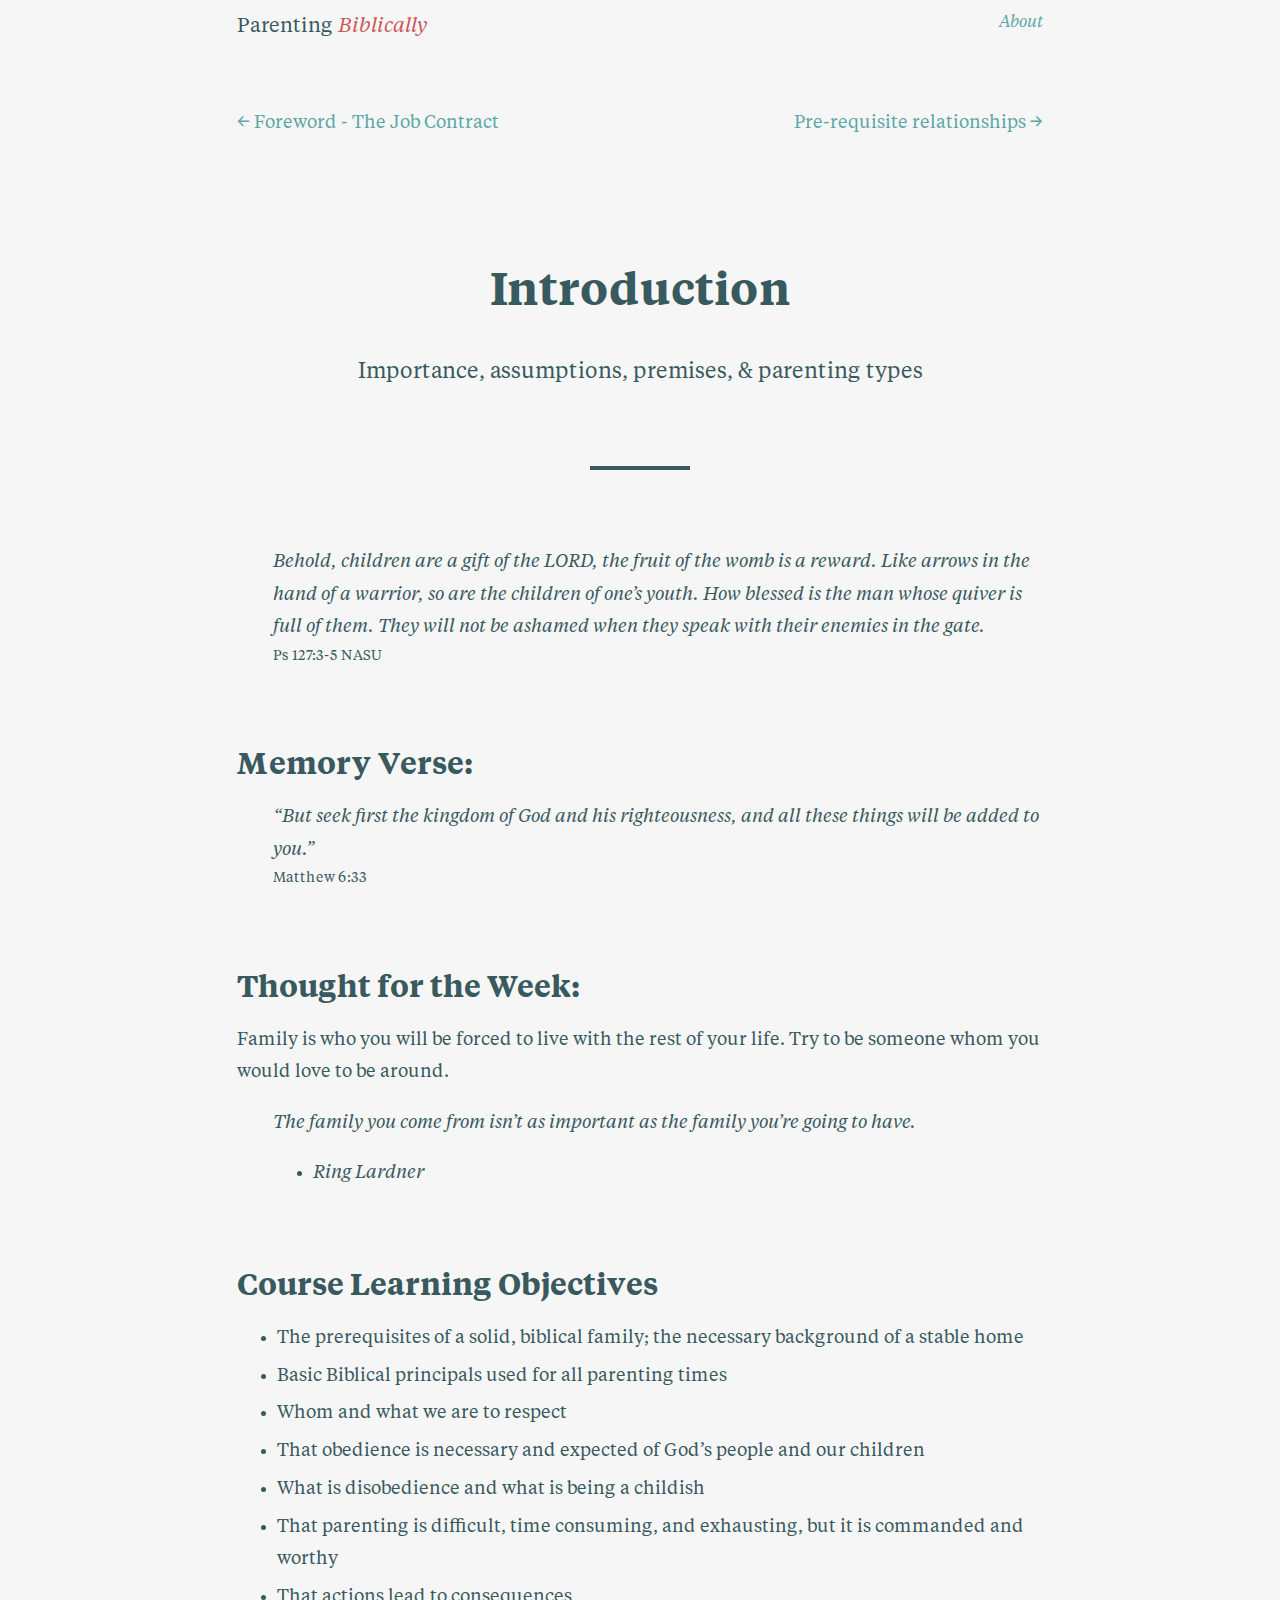
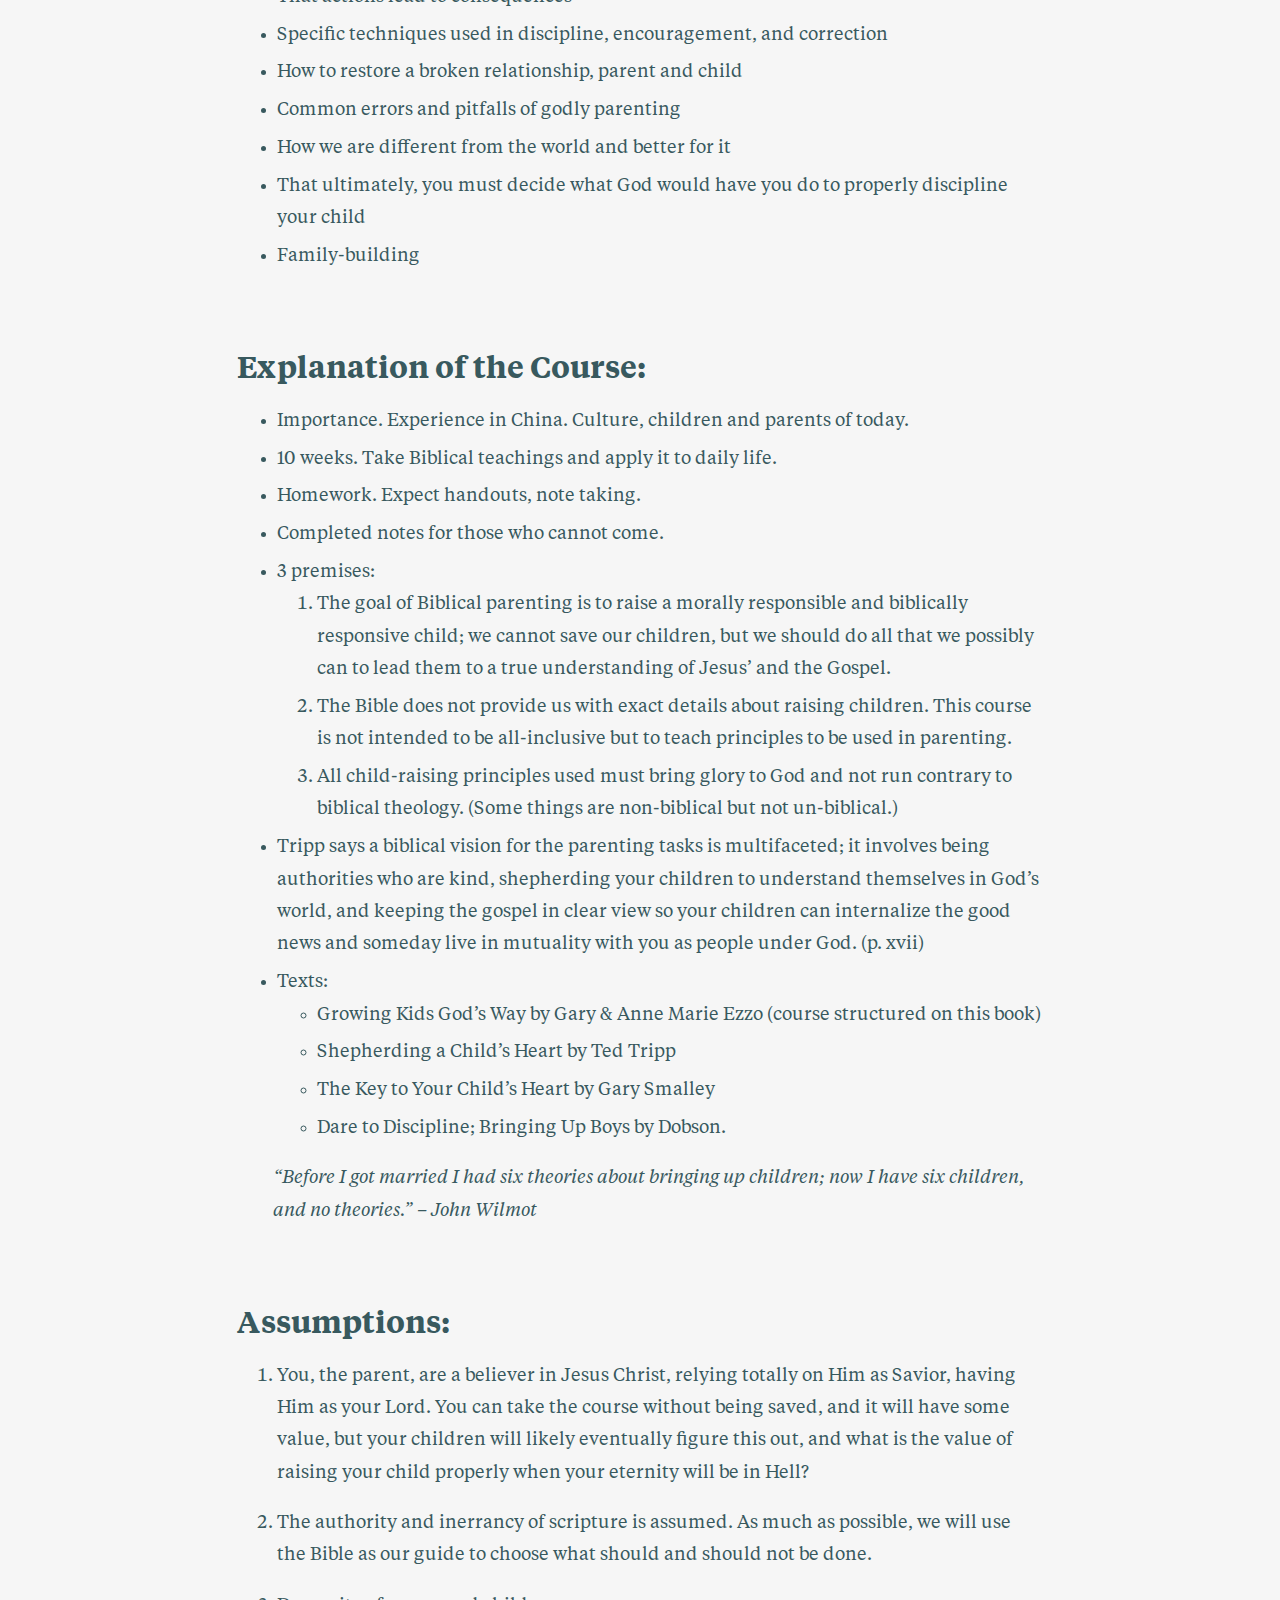
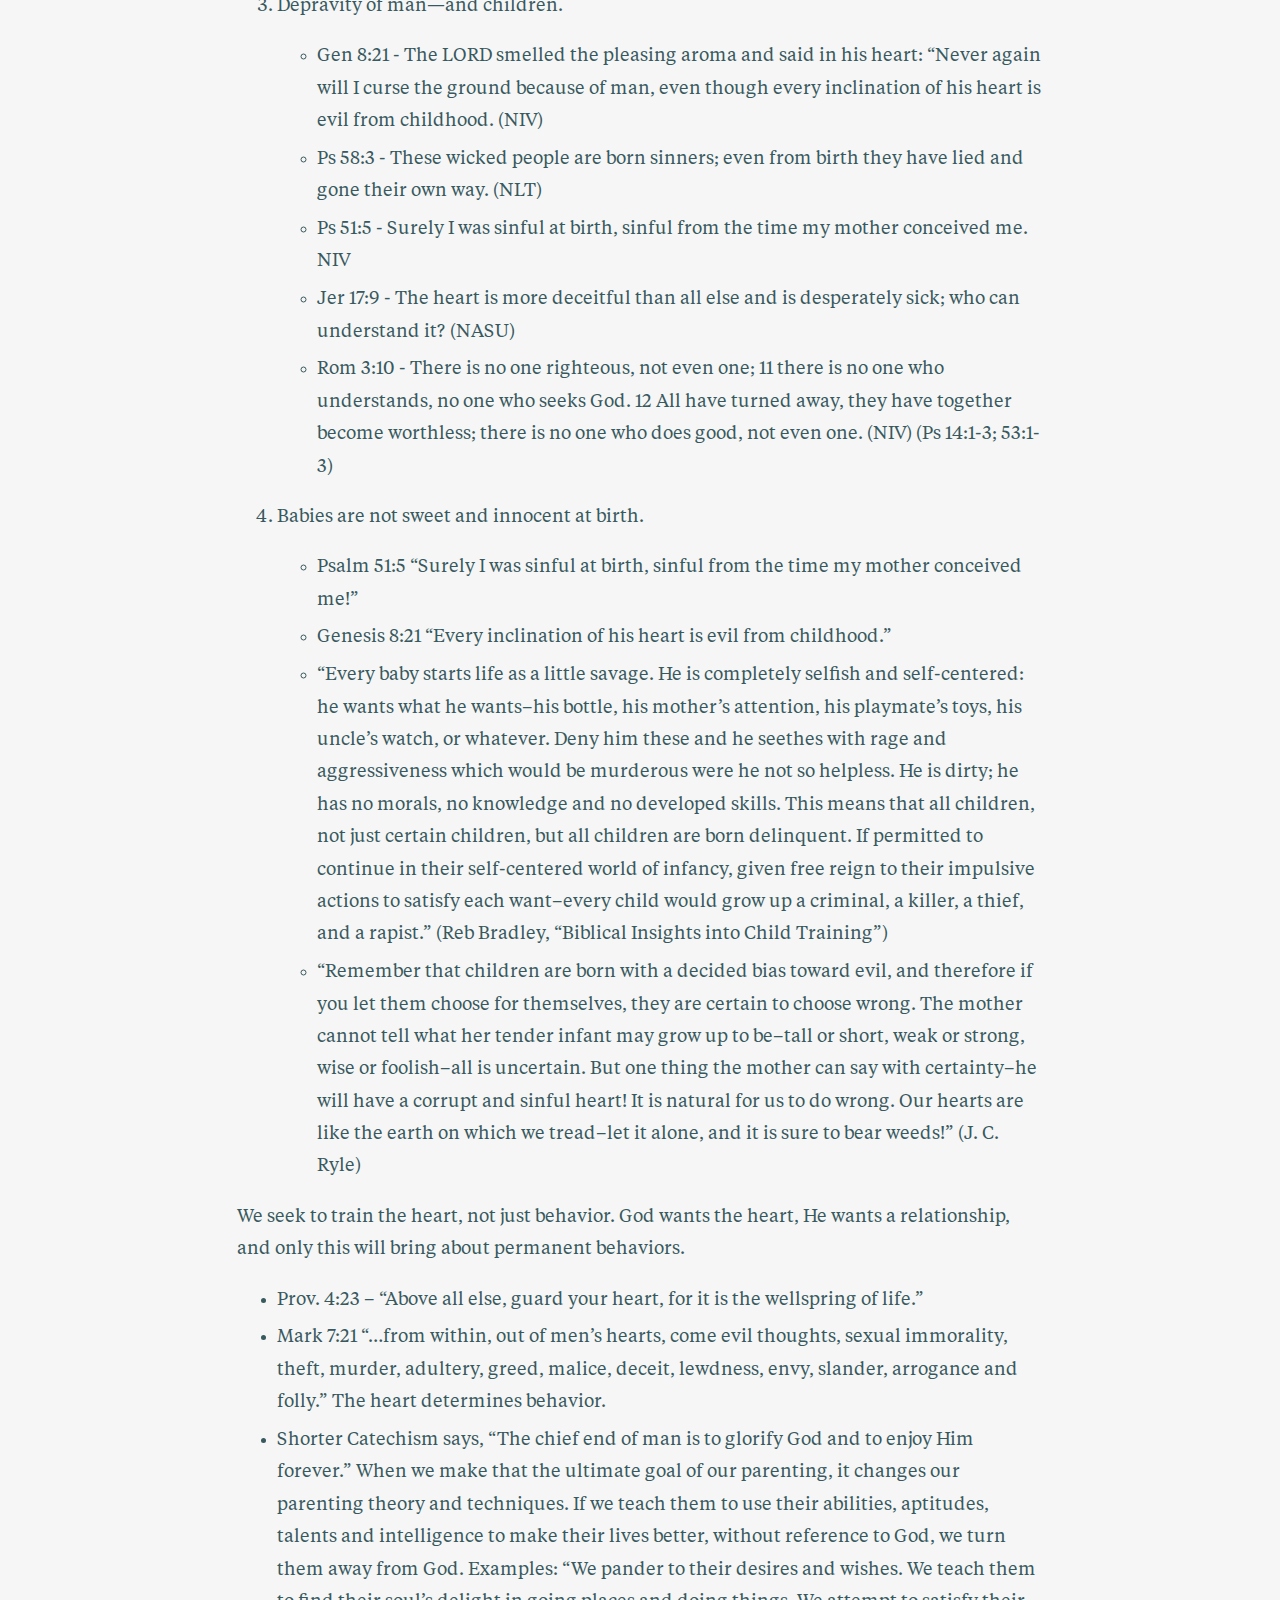
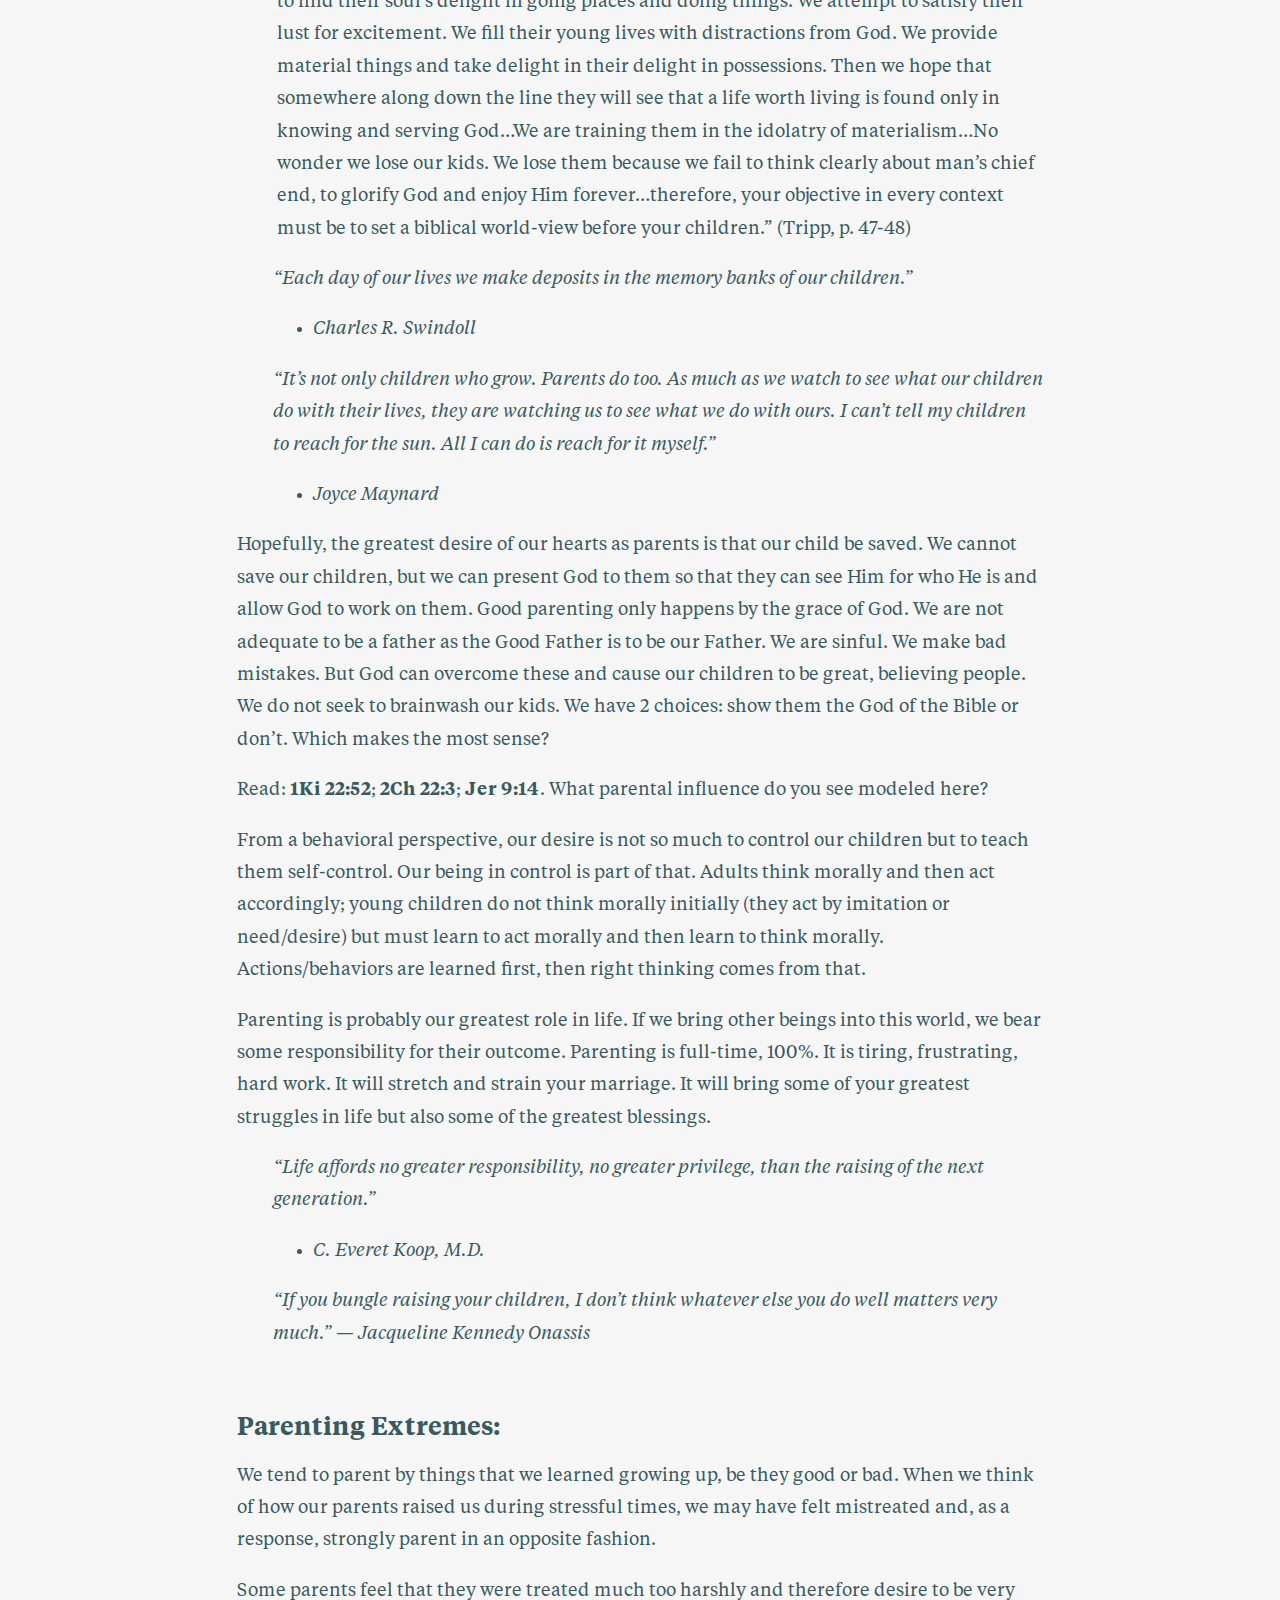
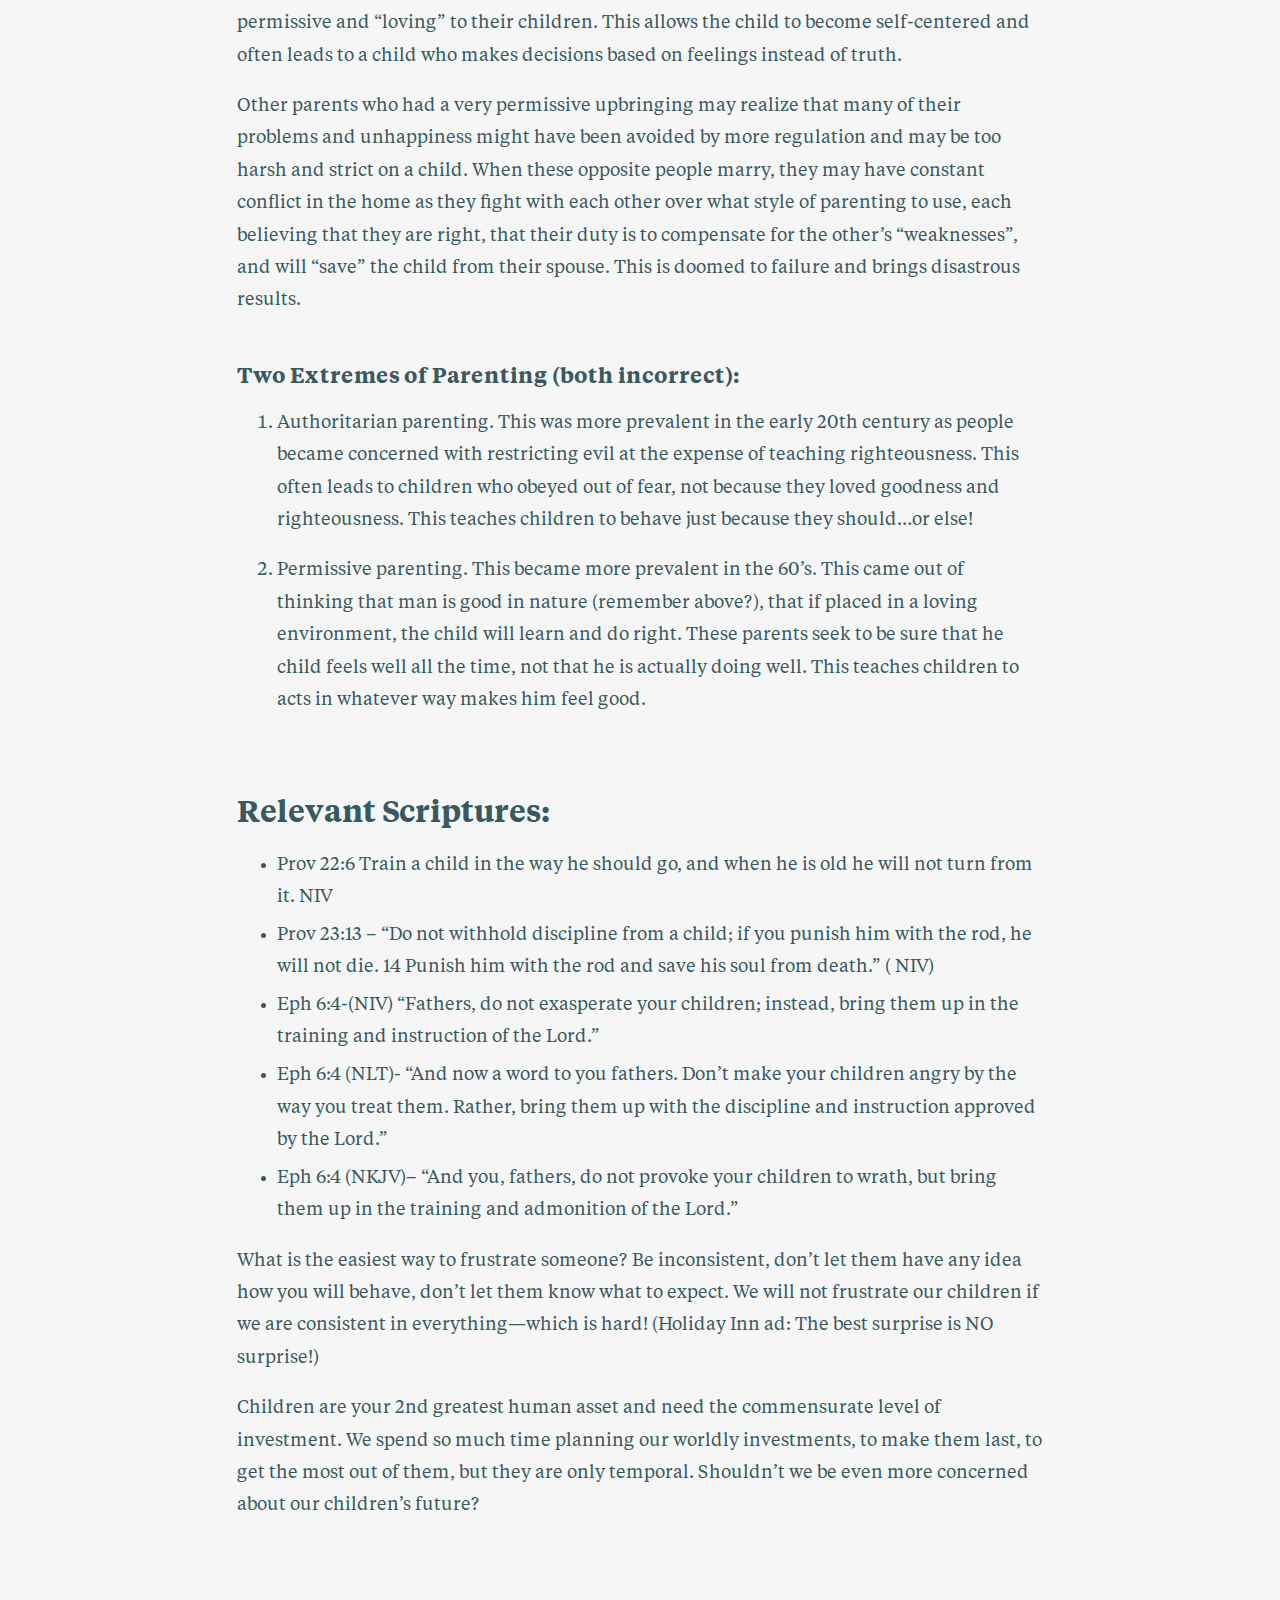
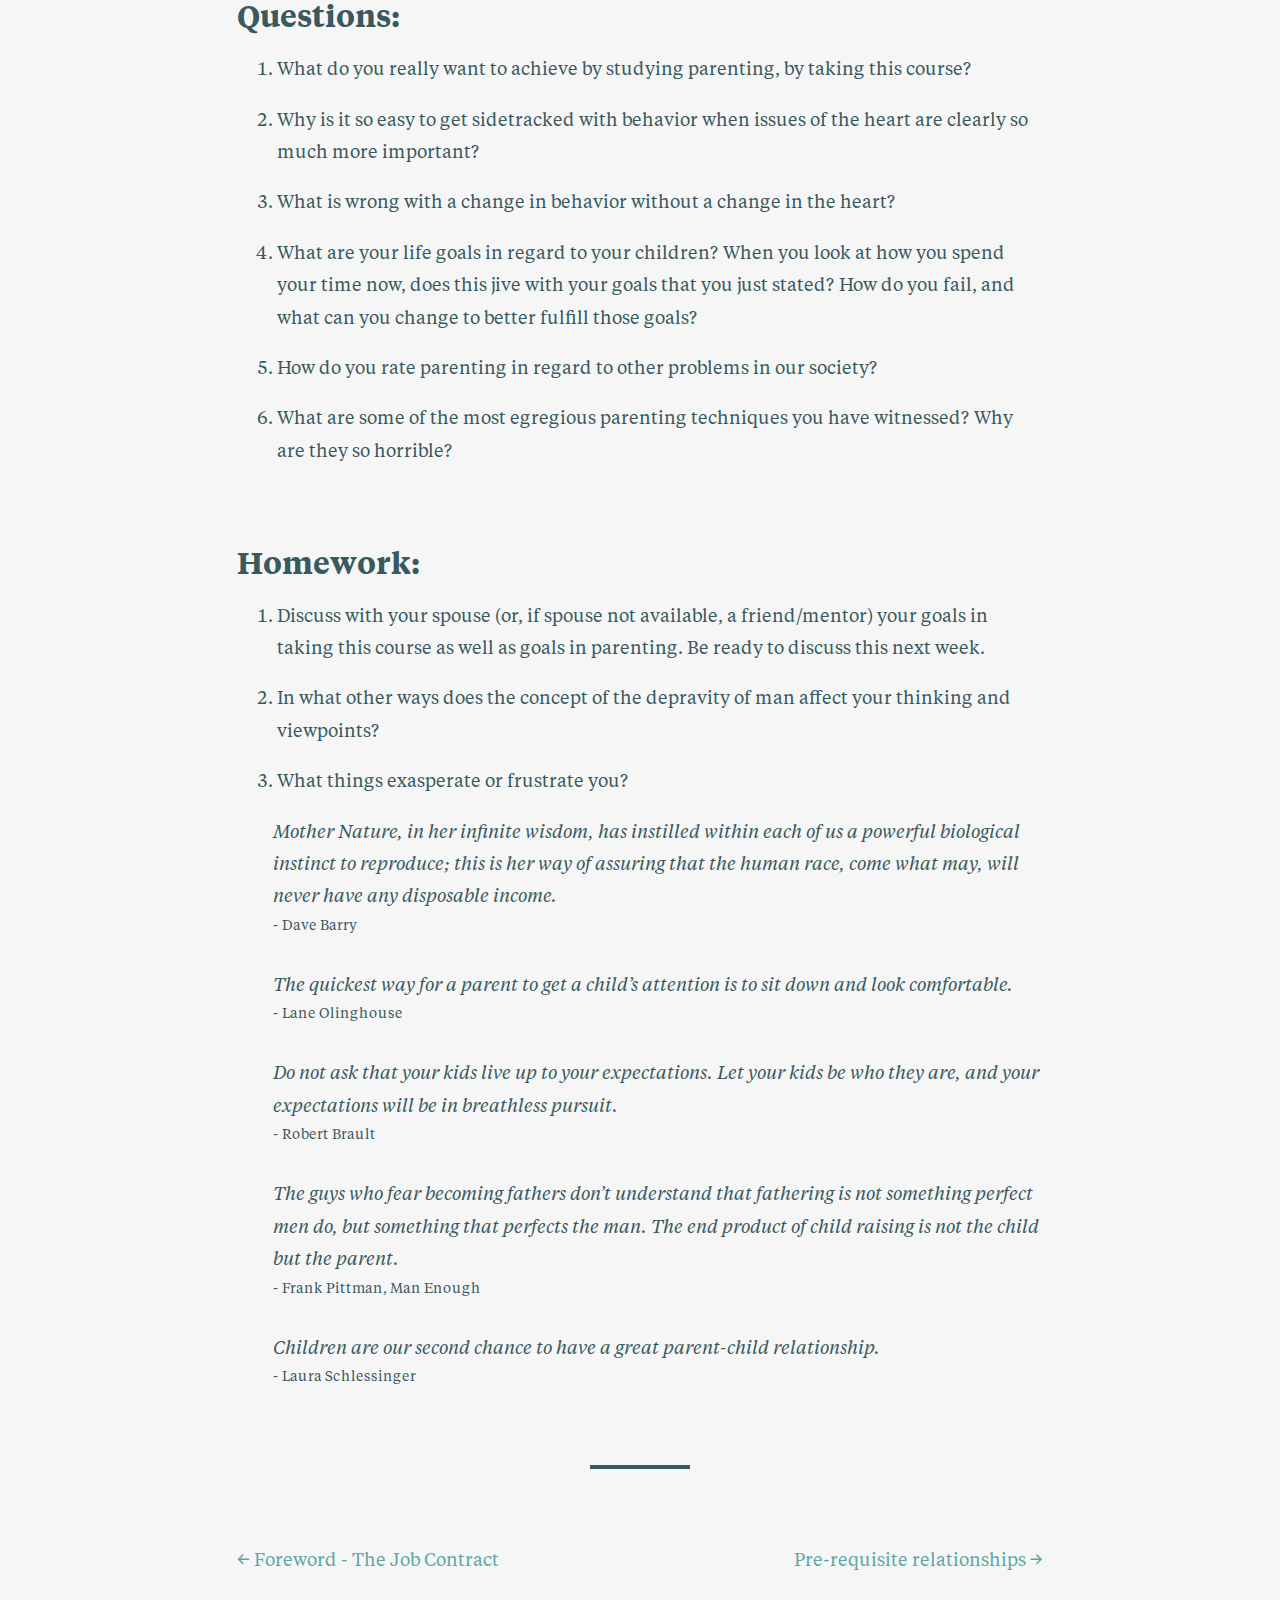
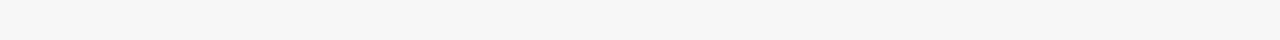
==== commit da7068b8: "Update as per Frank" ====
--- a/lessons/introduction/index.html
+++ b/lessons/introduction/index.html
@@ -1,4 +1,4 @@
-<!doctype html><html lang="en"><head><meta charset="utf-8"><meta http-equiv="x-ua-compatible" content="ie=edge"><title>Introduction</title><meta name="description" content="Importance, assumptions, premises, &amp; parenting types"><meta name="viewport" content="width=device-width,initial-scale=1"><link href="https://fonts.googleapis.com/css?family=Domine" rel="stylesheet"><link rel="stylesheet" type="text/css" href="/assets/app.css"></head><body data-function=""><!--[if lt IE 8]><p class="browserupgrade">You are using an <strong>outdated</strong> browser. Please <a href="http://browsehappy.com/">upgrade your browser</a> to improve your experience.</p><![endif]--><div class="container-fluid"><header class="header"><nav class="tar main-menu"><a href="/" class="logo">Parenting <em>Biblically</em></a> <a href="/about">About</a></nav></header><div class="lesson-nav"><a class="prev" href="/lessons/foreword-the-job-contract/">&larr; Foreword - The Job Contract</a> <a class="next right" href="/lessons/pre-requisite-relationships/">Pre-requisite relationships &rarr;</a></div><header class="tac"><h1>Introduction</h1><p class="attention-grabber">Importance, assumptions, premises, & parenting types</p></header><hr><blockquote><p>Behold, children are a gift of the LORD, the fruit of the womb is a reward. Like arrows in the hand of a warrior, so are the children of one’s youth. How blessed is the man whose quiver is full of them. They will not be ashamed when they speak with their enemies in the gate. <cite>Ps 127:3-5 NASU</cite></p></blockquote><h2 id="memory-verse-">Memory Verse:</h2><blockquote><p>“But seek first the kingdom of God and his righteousness, and all these things will be added to you.” <cite>Matthew 6:33</cite></p></blockquote><h2 id="thought-for-the-week-">Thought for the Week:</h2><p>Family is who you will be forced to live with the rest of your life. Try to be someone whom you would love to be around.</p><blockquote><p>The family you come from isn’t as important as the family you’re going to have.</p><ul><li>Ring Lardner</li></ul></blockquote><h2 id="explanation-of-the-course-">Explanation of the Course:</h2><ul><li>Importance. Experience in China. Culture, children and parents of today.</li><li>10 weeks. Take Biblical teachings and apply it to daily life.</li><li>Homework. Expect handouts, note taking.</li><li>Completed notes for those who cannot come.</li><li>3 premises:<ol><li>The goal of Biblical parenting is to raise a morally responsible and biblically responsive child; we cannot save our children, but we should do all that we possibly can to lead them to a true understanding of Jesus’ and the Gospel.</li><li>The Bible does not provide us with exact details about raising children. This course is not intended to be all-inclusive but to teach principles to be used in parenting.</li><li>All child-raising principles used must bring glory to God and not run contrary to biblical theology. (Some things are non-biblical but not un-biblical.)</li></ol></li><li>Tripp says a biblical vision for the parenting tasks is multifaceted; it involves being authorities who are kind, shepherding your children to understand themselves in God’s world, and keeping the gospel in clear view so your children can internalize the good news and someday live in mutuality with you as people under God. (p. xvii)</li><li>Texts:<ul><li>Growing Kids God’s Way by Gary &amp; Anne Marie Ezzo (course structured on this book)</li><li>Shepherding a Child’s Heart by Ted Tripp</li><li>The Key to Your Child’s Heart by Gary Smalley</li><li>Dare to Discipline; Bringing Up Boys by Dobson.</li></ul></li></ul><blockquote><p>“Before I got married I had six theories about bringing up children; now I have six children, and no theories.” – John Wilmot</p></blockquote><h2 id="assumptions-">Assumptions:</h2><ol><li>You, the parent, are a believer in Jesus Christ, relying totally on Him as Savior, having Him as your Lord. You can take the course without being saved, and it will have some value, but your children will likely eventually figure this out, and what is the value of raising your child properly when your eternity will be in Hell?</li><li>The authority and inerrancy of scripture is assumed. As much as possible, we will use the Bible as our guide to choose what should and should not be done.</li><li><p>Depravity of man—and children.</p><ul><li>Gen 8:21 - The LORD smelled the pleasing aroma and said in his heart: “Never again will I curse the ground because of man, even though every inclination of his heart is evil from childhood. (NIV)</li><li>Ps 58:3 - These wicked people are born sinners; even from birth they have lied and gone their own way. (NLT)</li><li>Ps 51:5 - Surely I was sinful at birth, sinful from the time my mother conceived me. NIV</li><li>Jer 17:9 - The heart is more deceitful than all else and is desperately sick; who can understand it? (NASU)</li><li>Rom 3:10 - There is no one righteous, not even one; 11 there is no one who understands, no one who seeks God. 12 All have turned away, they have together become worthless; there is no one who does good, not even one. (NIV) (Ps 14:1-3; 53:1-3)</li></ul></li><li><p>Babies are not sweet and innocent at birth.</p><ul><li>Psalm 51:5 “Surely I was sinful at birth, sinful from the time my mother conceived me!”</li><li>Genesis 8:21 “Every inclination of his heart is evil from childhood.”</li><li>“Every baby starts life as a little savage. He is completely selfish and self-centered: he wants what he wants–his bottle, his mother’s attention, his playmate’s toys, his uncle’s watch, or whatever. Deny him these and he seethes with rage and aggressiveness which would be murderous were he not so helpless. He is dirty; he has no morals, no knowledge and no developed skills. This means that all children, not just certain children, but all children are born delinquent. If permitted to continue in their self-centered world of infancy, given free reign to their impulsive actions to satisfy each want–every child would grow up a criminal, a killer, a thief, and a rapist.” (Reb Bradley, “Biblical Insights into Child Training”)</li><li>“Remember that children are born with a decided bias toward evil, and therefore if you let them choose for themselves, they are certain to choose wrong. The mother cannot tell what her tender infant may grow up to be–tall or short, weak or strong, wise or foolish–all is uncertain. But one thing the mother can say with certainty–he will have a corrupt and sinful heart! It is natural for us to do wrong. Our hearts are like the earth on which we tread–let it alone, and it is sure to bear weeds!” (J. C. Ryle)</li></ul></li></ol><p>We seek to train the heart, not just behavior. God wants the heart, He wants a relationship, and only this will bring about permanent behaviors.</p><ul><li>Prov. 4:23 – “Above all else, guard your heart, for it is the wellspring of life.”</li><li>Mark 7:21 “…from within, out of men’s hearts, come evil thoughts, sexual immorality, theft, murder, adultery, greed, malice, deceit, lewdness, envy, slander, arrogance and folly.” The heart determines behavior.</li><li>Shorter Catechism says, “The chief end of man is to glorify God and to enjoy Him forever.” When we make that the ultimate goal of our parenting, it changes our parenting theory and techniques. If we teach them to use their abilities, aptitudes, talents and intelligence to make their lives better, without reference to God, we turn them away from God. Examples: “We pander to their desires and wishes. We teach them to find their soul’s delight in going places and doing things. We attempt to satisfy their lust for excitement. We fill their young lives with distractions from God. We provide material things and take delight in their delight in possessions. Then we hope that somewhere along down the line they will see that a life worth living is found only in knowing and serving God…We are training them in the idolatry of materialism…No wonder we lose our kids. We lose them because we fail to think clearly about man’s chief end, to glorify God and enjoy Him forever…therefore, your objective in every context must be to set a biblical world-view before your children.” (Tripp, p. 47-48)</li></ul><blockquote><p>“Each day of our lives we make deposits in the memory banks of our children.”</p><ul><li>Charles R. Swindoll</li></ul><p>“It’s not only children who grow. Parents do too. As much as we watch to see what our children do with their lives, they are watching us to see what we do with ours. I can’t tell my children to reach for the sun. All I can do is reach for it myself.”</p><ul><li>Joyce Maynard</li></ul></blockquote><p>Hopefully, the greatest desire of our hearts as parents is that our child be saved. We cannot save our children, but we can present God to them so that they can see Him for who He is and allow God to work on them. Good parenting only happens by the grace of God. We are not adequate to be a father as the Good Father is to be our Father. We are sinful. We make bad mistakes. But God can overcome these and cause our children to be great, believing people. We do not seek to brainwash our kids. We have 2 choices: show them the God of the Bible or don’t. Which makes the most sense?</p><p>Read: <strong>1Ki 22:52</strong>; <strong>2Ch 22:3</strong>; <strong>Jer 9:14</strong>. What parental influence do you see modeled here?</p><p>From a behavioral perspective, our desire is not so much to control our children but to teach them self-control. Our being in control is part of that. Adults think morally and then act accordingly; young children do not think morally initially (they act by imitation or need/desire) but must learn to act morally and then learn to think morally. Actions/behaviors are learned first, then right thinking comes from that.</p><p>Parenting is probably our greatest role in life. If we bring other beings into this world, we bear some responsibility for their outcome. Parenting is full-time, 100%. It is tiring, frustrating, hard work. It will stretch and strain your marriage. It will bring some of your greatest struggles in life but also some of the greatest blessings.</p><blockquote><p>“Life affords no greater responsibility, no greater privilege, than the raising of the next generation.”</p><ul><li>C. Everet Koop, M.D.</li></ul><p>“If you bungle raising your children, I don’t think whatever else you do well matters very much.” — Jacqueline Kennedy Onassis</p></blockquote><h3 id="parenting-extremes-">Parenting Extremes:</h3><p>We tend to parent by things that we learned growing up, be they good or bad. When we think of how our parents raised us during stressful times, we may have felt mistreated and, as a response, strongly parent in an opposite fashion.</p><p>Some parents feel that they were treated much too harshly and therefore desire to be very permissive and “loving” to their children. This allows the child to become self-centered and often leads to a child who makes decisions based on feelings instead of truth.</p><p>Other parents who had a very permissive upbringing may realize that many of their problems and unhappiness might have been avoided by more regulation and may be too harsh and strict on a child. When these opposite people marry, they may have constant conflict in the home as they fight with each other over what style of parenting to use, each believing that they are right, that their duty is to compensate for the other’s “weaknesses”, and will “save” the child from their spouse. This is doomed to failure and brings disastrous results.</p><h4 id="two-extremes-of-parenting-both-incorrect-">Two Extremes of Parenting (both incorrect):</h4><ol><li>Authoritarian parenting. This was more prevalent in the early 20th century as people became concerned with restricting evil at the expense of teaching righteousness. This often leads to children who obeyed out of fear, not because they loved goodness and righteousness. This teaches children to behave just because they should…or else!</li><li>Permissive parenting. This became more prevalent in the 60’s. This came out of thinking that man is good in nature (remember above?), that if placed in a loving environment, the child will learn and do right. These parents seek to be sure that he child feels well all the time, not that he is actually doing well. This teaches children to acts in whatever way makes him feel good.</li></ol><h2 id="relevant-scriptures-">Relevant Scriptures:</h2><ul><li>Prov 22:6 Train a child in the way he should go, and when he is old he will not turn from it. NIV</li><li>Prov 23:13 – “Do not withhold discipline from a child; if you punish him with the rod, he will not die. 14 Punish him with the rod and save his soul from death.” ( NIV)</li><li>Eph 6:4-(NIV) “Fathers, do not exasperate your children; instead, bring them up in the training and instruction of the Lord.”</li><li>Eph 6:4 (NLT)- “And now a word to you fathers. Don’t make your children angry by the way you treat them. Rather, bring them up with the discipline and instruction approved by the Lord.”</li><li>Eph 6:4 (NKJV)– “And you, fathers, do not provoke your children to wrath, but bring them up in the training and admonition of the Lord.”</li></ul><p>What is the easiest way to frustrate someone? Be inconsistent, don’t let them have any idea how you will behave, don’t let them know what to expect. We will not frustrate our children if we are consistent in everything—which is hard! (Holiday Inn ad: The best surprise is NO surprise!)</p><p>Children are your 2nd greatest human asset and need the commensurate level of investment. We spend so much time planning our worldly investments, to make them last, to get the most out of them, but they are only temporal. Shouldn’t we be even more concerned about our children’s future?</p><h2 id="questions-">Questions:</h2><ol><li>What do you really want to achieve by studying parenting, by taking this course?</li><li><p>Why is it so easy to get sidetracked with behavior when issues of the heart are clearly so much more important?</p></li><li><p>What is wrong with a change in behavior without a change in the heart?</p></li><li><p>What are your life goals in regard to your children? When you look at how you spend your time now, does this jive with your goals that you just stated? How do you fail, and what can you change to better fulfill those goals?</p></li><li><p>How do you rate parenting in regard to other problems in our society?</p></li><li>What are some of the most egregious parenting techniques you have witnessed? Why are they so horrible?</li></ol><h2 id="homework-">Homework:</h2><ol><li>Discuss with your spouse (or, if spouse not available, a friend/mentor) your goals in taking this course as well as goals in parenting. Be ready to discuss this next week.</li><li>In what other ways does the concept of the depravity of man affect your thinking and viewpoints?</li><li>What things exasperate or frustrate you?</li></ol><blockquote><p>Mother Nature, in her infinite wisdom, has instilled within each of us a powerful biological instinct to reproduce; this is her way of assuring that the human race, come what may, will never have any disposable income. <cite>- Dave Barry</cite></p><p>The quickest way for a parent to get a child’s attention is to sit down and look comfortable. <cite>- Lane Olinghouse</cite></p><p>Do not ask that your kids live up to your expectations. Let your kids be who they are, and your expectations will be in breathless pursuit. <cite>- Robert Brault</cite></p><p>The guys who fear becoming fathers don’t understand that fathering is not something perfect men do, but something that perfects the man. The end product of child raising is not the child but the parent. <cite>- Frank Pittman, Man Enough</cite></p><p>Children are our second chance to have a great parent-child relationship. <cite>- Laura Schlessinger</cite></p></blockquote><hr><div class="lesson-nav"><a class="prev" href="/lessons/foreword-the-job-contract/">&larr; Foreword - The Job Contract</a> <a class="next right" href="/lessons/pre-requisite-relationships/">Pre-requisite relationships &rarr;</a></div></div><script src="/assets/vendor.js" async></script><script src="/assets/app.js" async></script><script>var refTagger = {
+<!doctype html><html lang="en"><head><meta charset="utf-8"><meta http-equiv="x-ua-compatible" content="ie=edge"><title>Introduction</title><meta name="description" content="Importance, assumptions, premises, &amp; parenting types"><meta name="viewport" content="width=device-width,initial-scale=1"><link href="https://fonts.googleapis.com/css?family=Domine" rel="stylesheet"><link rel="stylesheet" type="text/css" href="/assets/app.css"></head><body data-function=""><!--[if lt IE 8]><p class="browserupgrade">You are using an <strong>outdated</strong> browser. Please <a href="http://browsehappy.com/">upgrade your browser</a> to improve your experience.</p><![endif]--><div class="container-fluid"><header class="header"><nav class="tar main-menu"><a href="/" class="logo">Parenting <em>Biblically</em></a> <a href="/about">About</a></nav></header><div class="lesson-nav"><a class="prev" href="/lessons/foreword-the-job-contract/">&larr; Foreword - The Job Contract</a> <a class="next right" href="/lessons/pre-requisite-relationships/">Pre-requisite relationships &rarr;</a></div><header class="tac"><h1>Introduction</h1><p class="attention-grabber">Importance, assumptions, premises, & parenting types</p></header><hr><blockquote><p>Behold, children are a gift of the LORD, the fruit of the womb is a reward. Like arrows in the hand of a warrior, so are the children of one’s youth. How blessed is the man whose quiver is full of them. They will not be ashamed when they speak with their enemies in the gate. <cite>Ps 127:3-5 NASU</cite></p></blockquote><h2 id="memory-verse-">Memory Verse:</h2><blockquote><p>“But seek first the kingdom of God and his righteousness, and all these things will be added to you.” <cite>Matthew 6:33</cite></p></blockquote><h2 id="thought-for-the-week-">Thought for the Week:</h2><p>Family is who you will be forced to live with the rest of your life. Try to be someone whom you would love to be around.</p><blockquote><p>The family you come from isn’t as important as the family you’re going to have.</p><ul><li>Ring Lardner</li></ul></blockquote><h2 id="course-learning-objectives">Course Learning Objectives</h2><ul><li>The prerequisites of a solid, biblical family; the necessary background of a stable home</li><li>Basic Biblical principals used for all parenting times</li><li>Whom and what we are to respect</li><li>That obedience is necessary and expected of God’s people and our children</li><li>What is disobedience and what is being a childish</li><li>That parenting is difficult, time consuming, and exhausting, but it is commanded and worthy</li><li>That actions lead to consequences</li><li>Specific techniques used in discipline, encouragement, and correction</li><li>How to restore a broken relationship, parent and child</li><li>Common errors and pitfalls of godly parenting</li><li>How we are different from the world and better for it</li><li>That ultimately, you must decide what God would have you do to properly discipline your child</li><li>Family-building</li></ul><h2 id="explanation-of-the-course-">Explanation of the Course:</h2><ul><li>Importance. Experience in China. Culture, children and parents of today.</li><li>10 weeks. Take Biblical teachings and apply it to daily life.</li><li>Homework. Expect handouts, note taking.</li><li>Completed notes for those who cannot come.</li><li>3 premises:<ol><li>The goal of Biblical parenting is to raise a morally responsible and biblically responsive child; we cannot save our children, but we should do all that we possibly can to lead them to a true understanding of Jesus’ and the Gospel.</li><li>The Bible does not provide us with exact details about raising children. This course is not intended to be all-inclusive but to teach principles to be used in parenting.</li><li>All child-raising principles used must bring glory to God and not run contrary to biblical theology. (Some things are non-biblical but not un-biblical.)</li></ol></li><li>Tripp says a biblical vision for the parenting tasks is multifaceted; it involves being authorities who are kind, shepherding your children to understand themselves in God’s world, and keeping the gospel in clear view so your children can internalize the good news and someday live in mutuality with you as people under God. (p. xvii)</li><li>Texts:<ul><li>Growing Kids God’s Way by Gary &amp; Anne Marie Ezzo (course structured on this book)</li><li>Shepherding a Child’s Heart by Ted Tripp</li><li>The Key to Your Child’s Heart by Gary Smalley</li><li>Dare to Discipline; Bringing Up Boys by Dobson.</li></ul></li></ul><blockquote><p>“Before I got married I had six theories about bringing up children; now I have six children, and no theories.” – John Wilmot</p></blockquote><h2 id="assumptions-">Assumptions:</h2><ol><li>You, the parent, are a believer in Jesus Christ, relying totally on Him as Savior, having Him as your Lord. You can take the course without being saved, and it will have some value, but your children will likely eventually figure this out, and what is the value of raising your child properly when your eternity will be in Hell?</li><li>The authority and inerrancy of scripture is assumed. As much as possible, we will use the Bible as our guide to choose what should and should not be done.</li><li><p>Depravity of man—and children.</p><ul><li>Gen 8:21 - The LORD smelled the pleasing aroma and said in his heart: “Never again will I curse the ground because of man, even though every inclination of his heart is evil from childhood. (NIV)</li><li>Ps 58:3 - These wicked people are born sinners; even from birth they have lied and gone their own way. (NLT)</li><li>Ps 51:5 - Surely I was sinful at birth, sinful from the time my mother conceived me. NIV</li><li>Jer 17:9 - The heart is more deceitful than all else and is desperately sick; who can understand it? (NASU)</li><li>Rom 3:10 - There is no one righteous, not even one; 11 there is no one who understands, no one who seeks God. 12 All have turned away, they have together become worthless; there is no one who does good, not even one. (NIV) (Ps 14:1-3; 53:1-3)</li></ul></li><li><p>Babies are not sweet and innocent at birth.</p><ul><li>Psalm 51:5 “Surely I was sinful at birth, sinful from the time my mother conceived me!”</li><li>Genesis 8:21 “Every inclination of his heart is evil from childhood.”</li><li>“Every baby starts life as a little savage. He is completely selfish and self-centered: he wants what he wants–his bottle, his mother’s attention, his playmate’s toys, his uncle’s watch, or whatever. Deny him these and he seethes with rage and aggressiveness which would be murderous were he not so helpless. He is dirty; he has no morals, no knowledge and no developed skills. This means that all children, not just certain children, but all children are born delinquent. If permitted to continue in their self-centered world of infancy, given free reign to their impulsive actions to satisfy each want–every child would grow up a criminal, a killer, a thief, and a rapist.” (Reb Bradley, “Biblical Insights into Child Training”)</li><li>“Remember that children are born with a decided bias toward evil, and therefore if you let them choose for themselves, they are certain to choose wrong. The mother cannot tell what her tender infant may grow up to be–tall or short, weak or strong, wise or foolish–all is uncertain. But one thing the mother can say with certainty–he will have a corrupt and sinful heart! It is natural for us to do wrong. Our hearts are like the earth on which we tread–let it alone, and it is sure to bear weeds!” (J. C. Ryle)</li></ul></li></ol><p>We seek to train the heart, not just behavior. God wants the heart, He wants a relationship, and only this will bring about permanent behaviors.</p><ul><li>Prov. 4:23 – “Above all else, guard your heart, for it is the wellspring of life.”</li><li>Mark 7:21 “…from within, out of men’s hearts, come evil thoughts, sexual immorality, theft, murder, adultery, greed, malice, deceit, lewdness, envy, slander, arrogance and folly.” The heart determines behavior.</li><li>Shorter Catechism says, “The chief end of man is to glorify God and to enjoy Him forever.” When we make that the ultimate goal of our parenting, it changes our parenting theory and techniques. If we teach them to use their abilities, aptitudes, talents and intelligence to make their lives better, without reference to God, we turn them away from God. Examples: “We pander to their desires and wishes. We teach them to find their soul’s delight in going places and doing things. We attempt to satisfy their lust for excitement. We fill their young lives with distractions from God. We provide material things and take delight in their delight in possessions. Then we hope that somewhere along down the line they will see that a life worth living is found only in knowing and serving God…We are training them in the idolatry of materialism…No wonder we lose our kids. We lose them because we fail to think clearly about man’s chief end, to glorify God and enjoy Him forever…therefore, your objective in every context must be to set a biblical world-view before your children.” (Tripp, p. 47-48)</li></ul><blockquote><p>“Each day of our lives we make deposits in the memory banks of our children.”</p><ul><li>Charles R. Swindoll</li></ul><p>“It’s not only children who grow. Parents do too. As much as we watch to see what our children do with their lives, they are watching us to see what we do with ours. I can’t tell my children to reach for the sun. All I can do is reach for it myself.”</p><ul><li>Joyce Maynard</li></ul></blockquote><p>Hopefully, the greatest desire of our hearts as parents is that our child be saved. We cannot save our children, but we can present God to them so that they can see Him for who He is and allow God to work on them. Good parenting only happens by the grace of God. We are not adequate to be a father as the Good Father is to be our Father. We are sinful. We make bad mistakes. But God can overcome these and cause our children to be great, believing people. We do not seek to brainwash our kids. We have 2 choices: show them the God of the Bible or don’t. Which makes the most sense?</p><p>Read: <strong>1Ki 22:52</strong>; <strong>2Ch 22:3</strong>; <strong>Jer 9:14</strong>. What parental influence do you see modeled here?</p><p>From a behavioral perspective, our desire is not so much to control our children but to teach them self-control. Our being in control is part of that. Adults think morally and then act accordingly; young children do not think morally initially (they act by imitation or need/desire) but must learn to act morally and then learn to think morally. Actions/behaviors are learned first, then right thinking comes from that.</p><p>Parenting is probably our greatest role in life. If we bring other beings into this world, we bear some responsibility for their outcome. Parenting is full-time, 100%. It is tiring, frustrating, hard work. It will stretch and strain your marriage. It will bring some of your greatest struggles in life but also some of the greatest blessings.</p><blockquote><p>“Life affords no greater responsibility, no greater privilege, than the raising of the next generation.”</p><ul><li>C. Everet Koop, M.D.</li></ul><p>“If you bungle raising your children, I don’t think whatever else you do well matters very much.” — Jacqueline Kennedy Onassis</p></blockquote><h3 id="parenting-extremes-">Parenting Extremes:</h3><p>We tend to parent by things that we learned growing up, be they good or bad. When we think of how our parents raised us during stressful times, we may have felt mistreated and, as a response, strongly parent in an opposite fashion.</p><p>Some parents feel that they were treated much too harshly and therefore desire to be very permissive and “loving” to their children. This allows the child to become self-centered and often leads to a child who makes decisions based on feelings instead of truth.</p><p>Other parents who had a very permissive upbringing may realize that many of their problems and unhappiness might have been avoided by more regulation and may be too harsh and strict on a child. When these opposite people marry, they may have constant conflict in the home as they fight with each other over what style of parenting to use, each believing that they are right, that their duty is to compensate for the other’s “weaknesses”, and will “save” the child from their spouse. This is doomed to failure and brings disastrous results.</p><h4 id="two-extremes-of-parenting-both-incorrect-">Two Extremes of Parenting (both incorrect):</h4><ol><li>Authoritarian parenting. This was more prevalent in the early 20th century as people became concerned with restricting evil at the expense of teaching righteousness. This often leads to children who obeyed out of fear, not because they loved goodness and righteousness. This teaches children to behave just because they should…or else!</li><li>Permissive parenting. This became more prevalent in the 60’s. This came out of thinking that man is good in nature (remember above?), that if placed in a loving environment, the child will learn and do right. These parents seek to be sure that he child feels well all the time, not that he is actually doing well. This teaches children to acts in whatever way makes him feel good.</li></ol><h2 id="relevant-scriptures-">Relevant Scriptures:</h2><ul><li>Prov 22:6 Train a child in the way he should go, and when he is old he will not turn from it. NIV</li><li>Prov 23:13 – “Do not withhold discipline from a child; if you punish him with the rod, he will not die. 14 Punish him with the rod and save his soul from death.” ( NIV)</li><li>Eph 6:4-(NIV) “Fathers, do not exasperate your children; instead, bring them up in the training and instruction of the Lord.”</li><li>Eph 6:4 (NLT)- “And now a word to you fathers. Don’t make your children angry by the way you treat them. Rather, bring them up with the discipline and instruction approved by the Lord.”</li><li>Eph 6:4 (NKJV)– “And you, fathers, do not provoke your children to wrath, but bring them up in the training and admonition of the Lord.”</li></ul><p>What is the easiest way to frustrate someone? Be inconsistent, don’t let them have any idea how you will behave, don’t let them know what to expect. We will not frustrate our children if we are consistent in everything—which is hard! (Holiday Inn ad: The best surprise is NO surprise!)</p><p>Children are your 2nd greatest human asset and need the commensurate level of investment. We spend so much time planning our worldly investments, to make them last, to get the most out of them, but they are only temporal. Shouldn’t we be even more concerned about our children’s future?</p><h2 id="questions-">Questions:</h2><ol><li>What do you really want to achieve by studying parenting, by taking this course?</li><li><p>Why is it so easy to get sidetracked with behavior when issues of the heart are clearly so much more important?</p></li><li><p>What is wrong with a change in behavior without a change in the heart?</p></li><li><p>What are your life goals in regard to your children? When you look at how you spend your time now, does this jive with your goals that you just stated? How do you fail, and what can you change to better fulfill those goals?</p></li><li><p>How do you rate parenting in regard to other problems in our society?</p></li><li>What are some of the most egregious parenting techniques you have witnessed? Why are they so horrible?</li></ol><h2 id="homework-">Homework:</h2><ol><li>Discuss with your spouse (or, if spouse not available, a friend/mentor) your goals in taking this course as well as goals in parenting. Be ready to discuss this next week.</li><li>In what other ways does the concept of the depravity of man affect your thinking and viewpoints?</li><li>What things exasperate or frustrate you?</li></ol><blockquote><p>Mother Nature, in her infinite wisdom, has instilled within each of us a powerful biological instinct to reproduce; this is her way of assuring that the human race, come what may, will never have any disposable income. <cite>- Dave Barry</cite></p><p>The quickest way for a parent to get a child’s attention is to sit down and look comfortable. <cite>- Lane Olinghouse</cite></p><p>Do not ask that your kids live up to your expectations. Let your kids be who they are, and your expectations will be in breathless pursuit. <cite>- Robert Brault</cite></p><p>The guys who fear becoming fathers don’t understand that fathering is not something perfect men do, but something that perfects the man. The end product of child raising is not the child but the parent. <cite>- Frank Pittman, Man Enough</cite></p><p>Children are our second chance to have a great parent-child relationship. <cite>- Laura Schlessinger</cite></p></blockquote><hr><div class="lesson-nav"><a class="prev" href="/lessons/foreword-the-job-contract/">&larr; Foreword - The Job Contract</a> <a class="next right" href="/lessons/pre-requisite-relationships/">Pre-requisite relationships &rarr;</a></div></div><script src="/assets/vendor.js" async></script><script src="/assets/app.js" async></script><script>var refTagger = {
     		settings: {
     			bibleVersion: "ESV"
     		}
